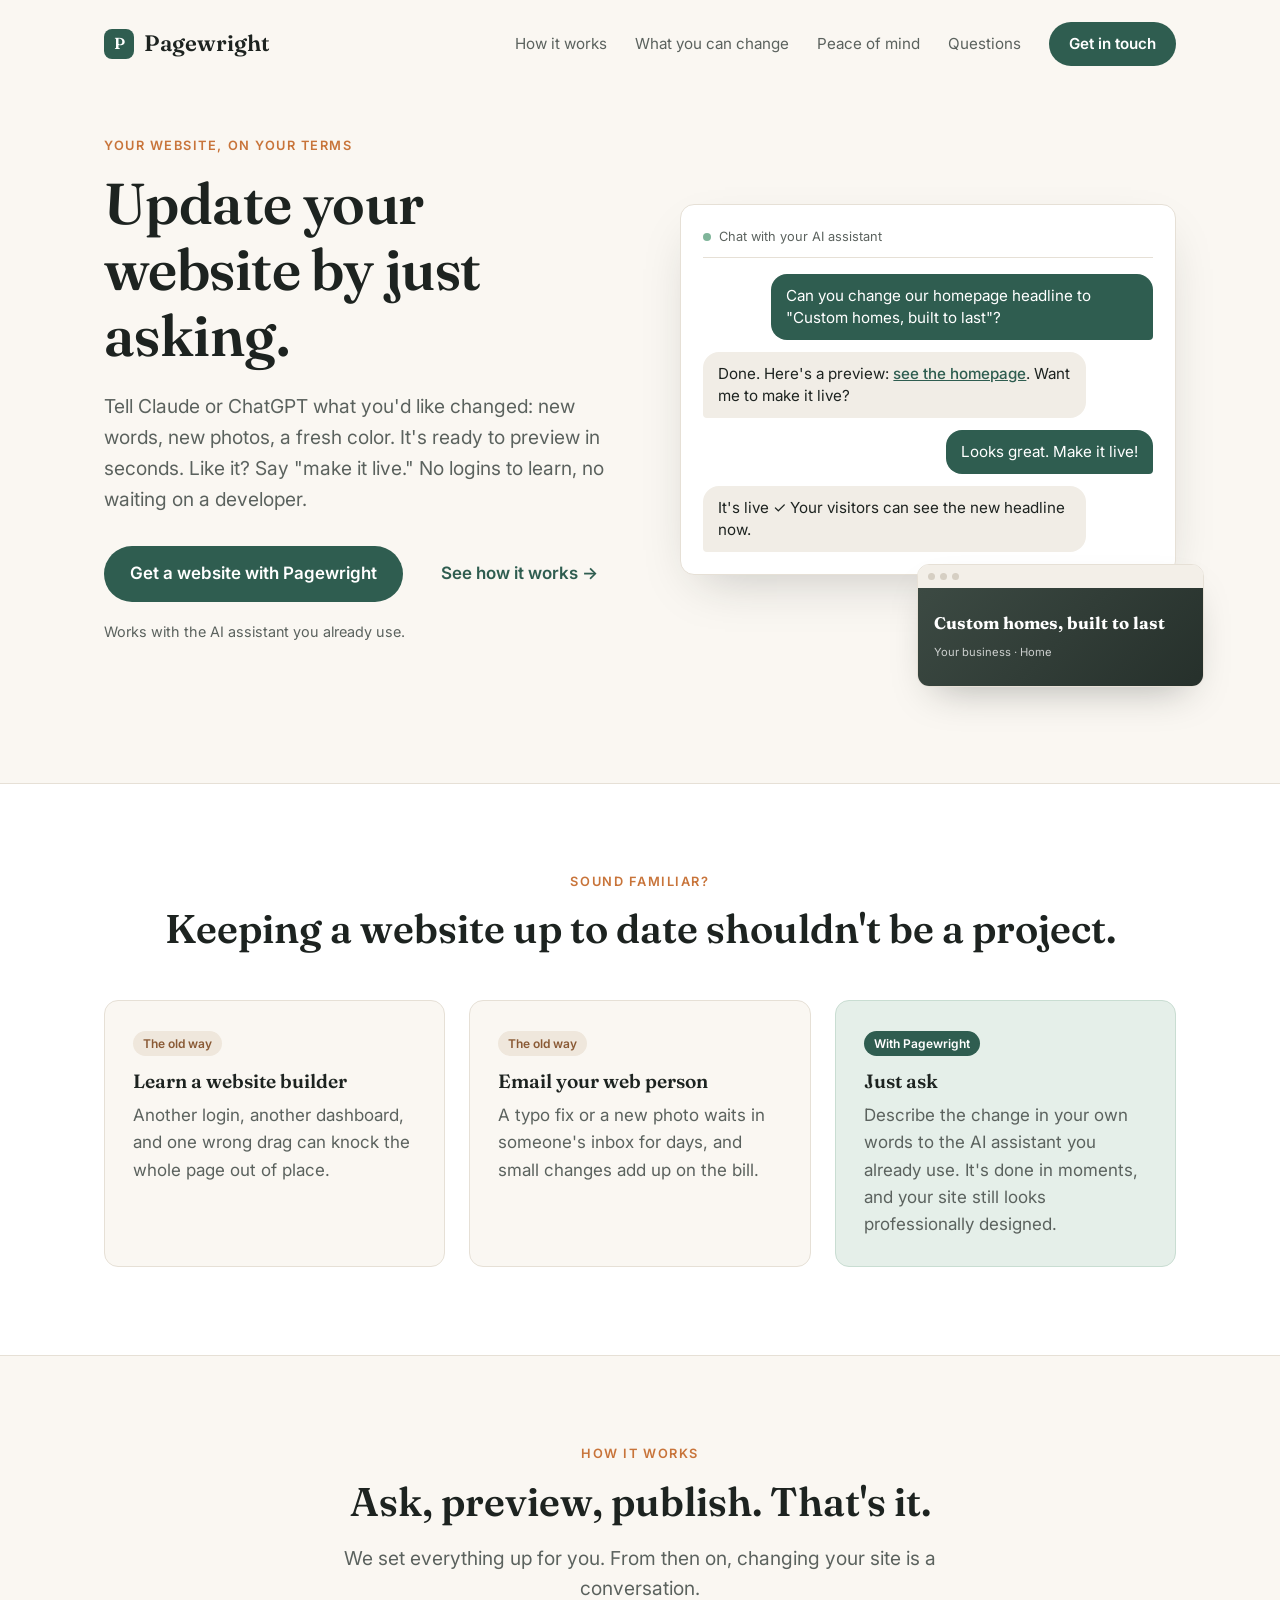
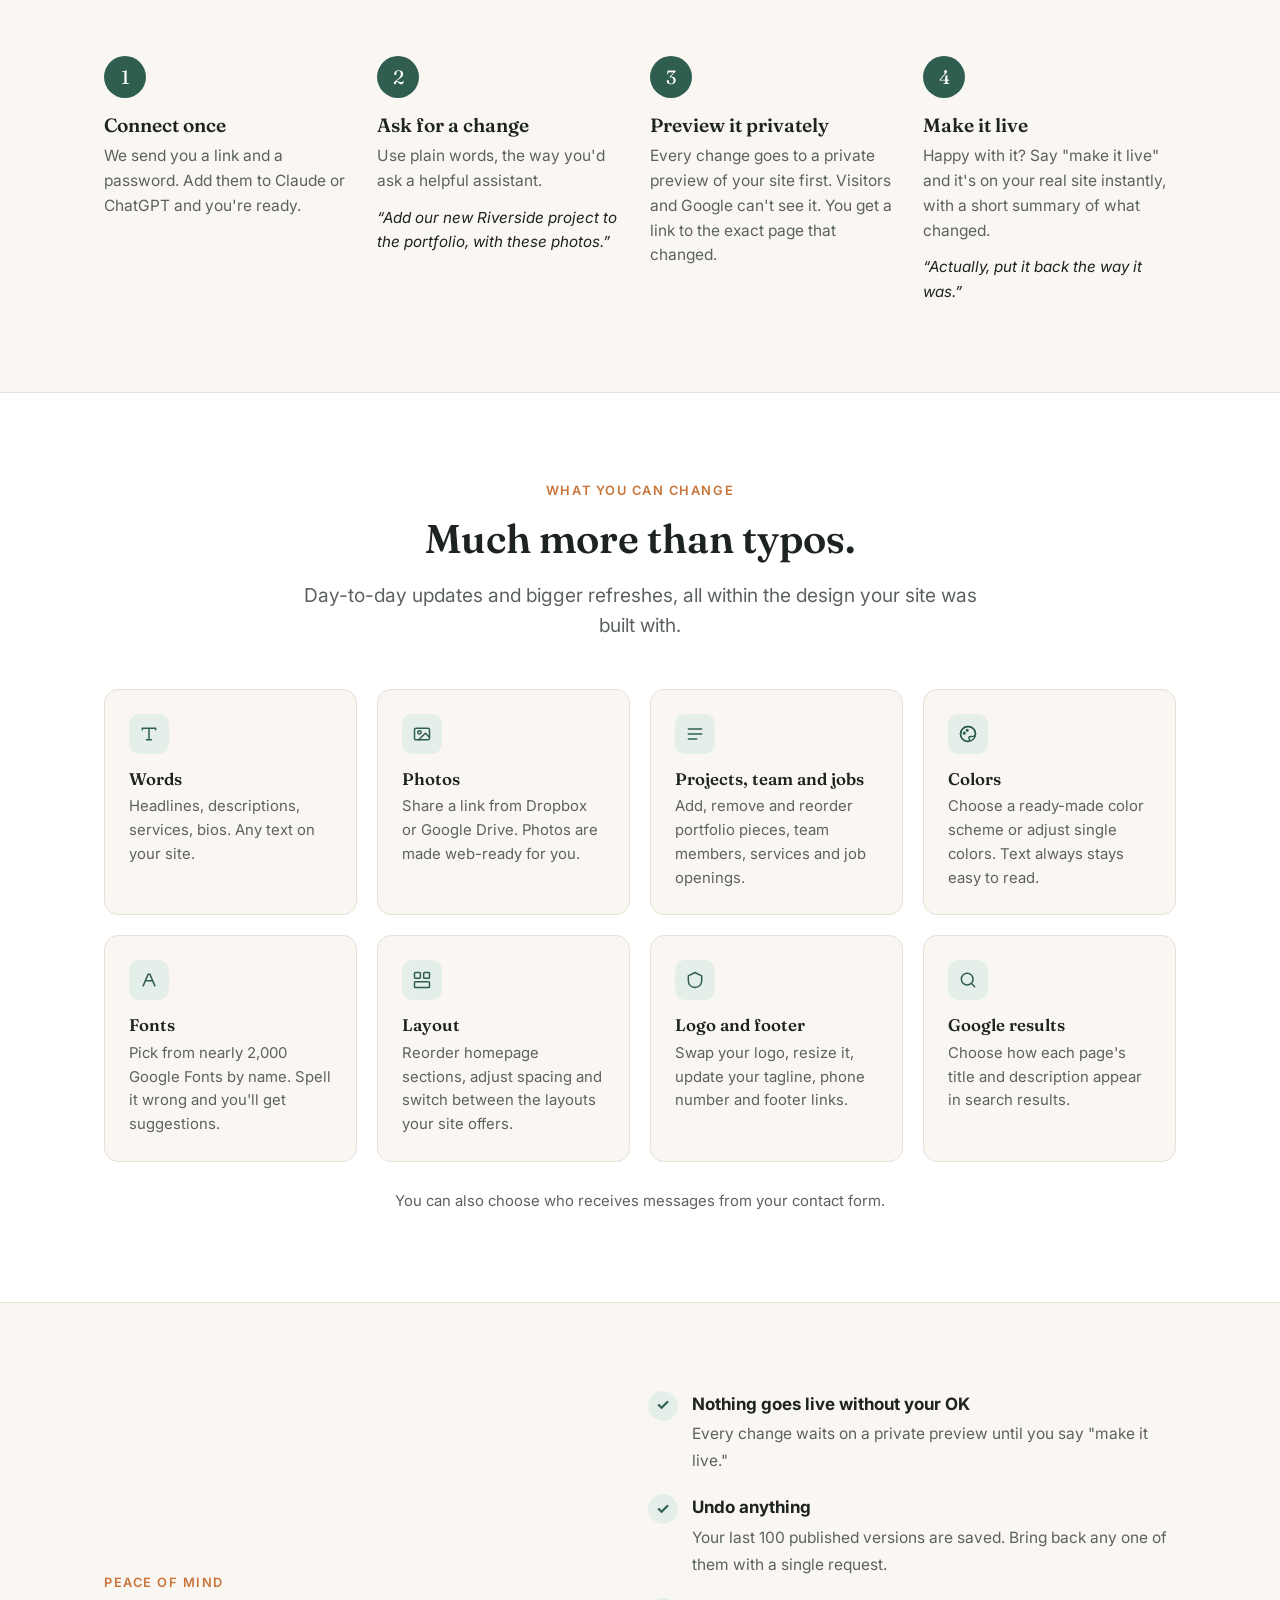
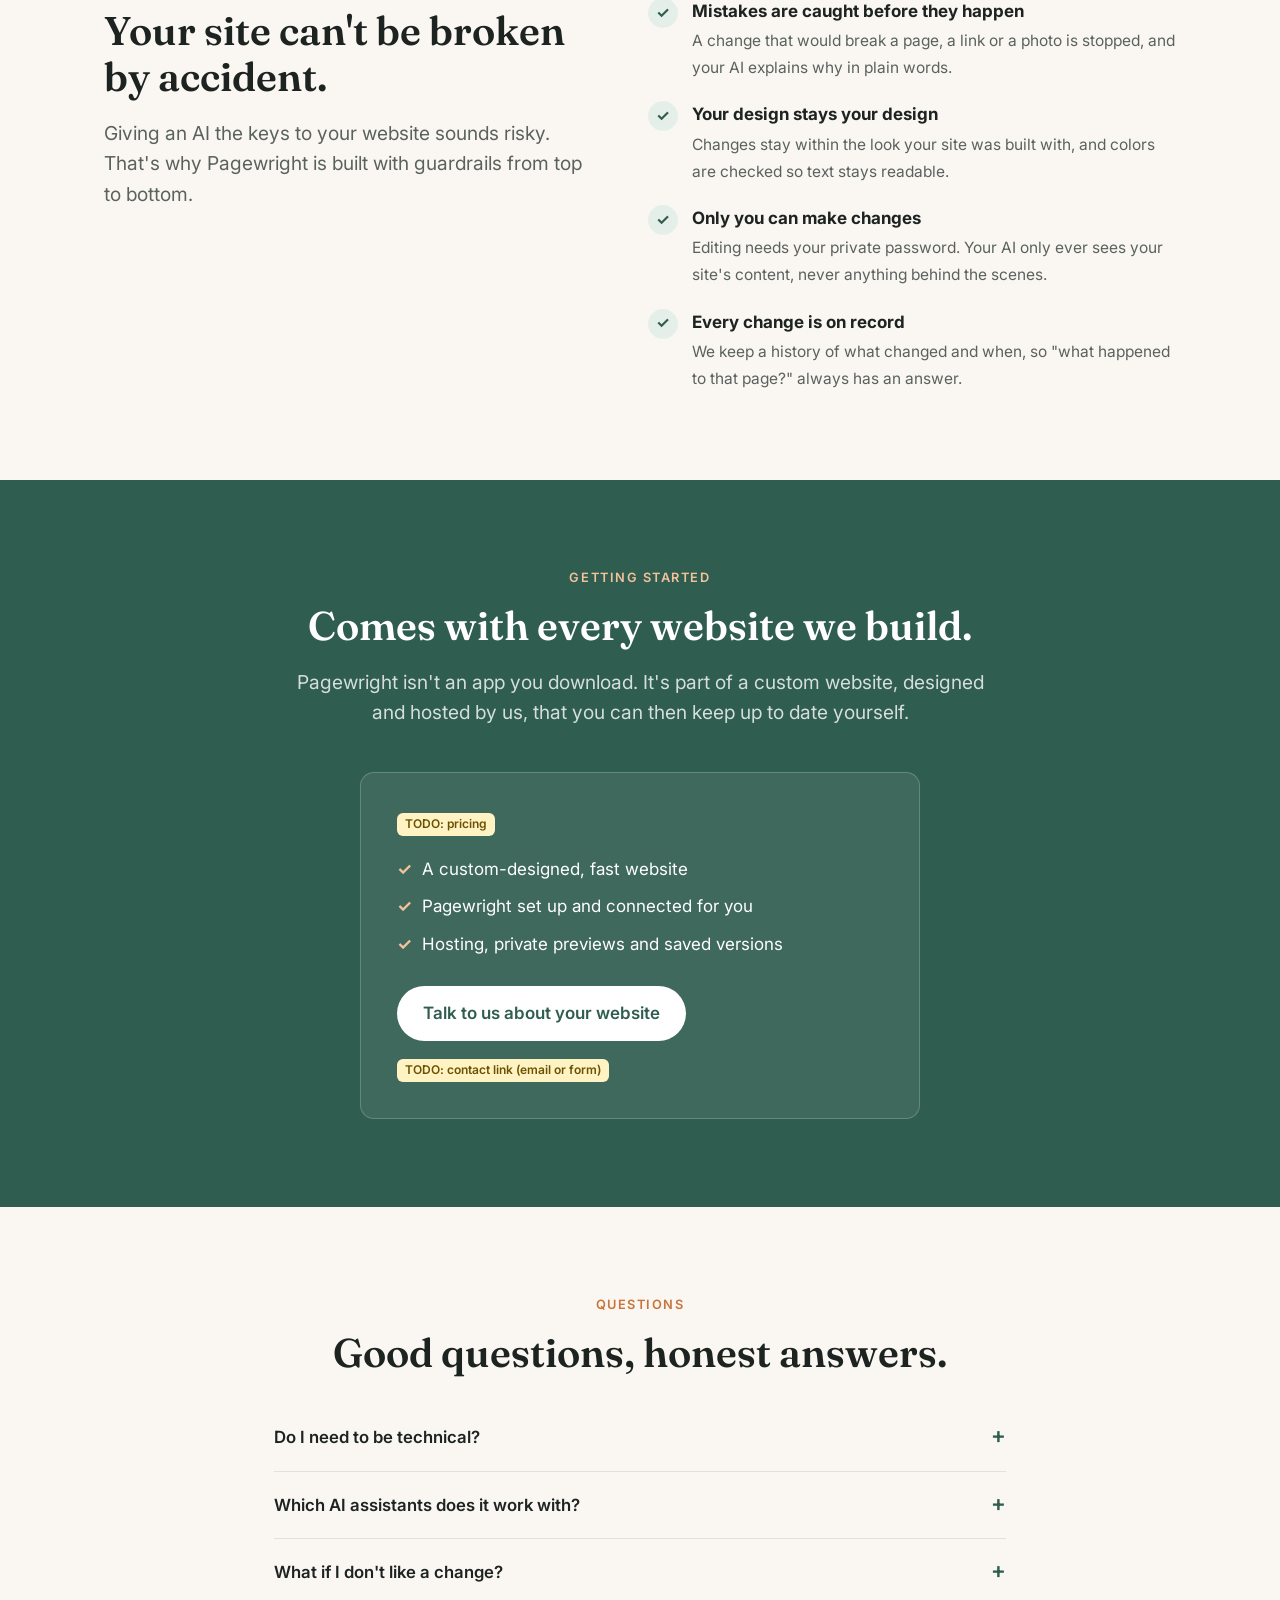
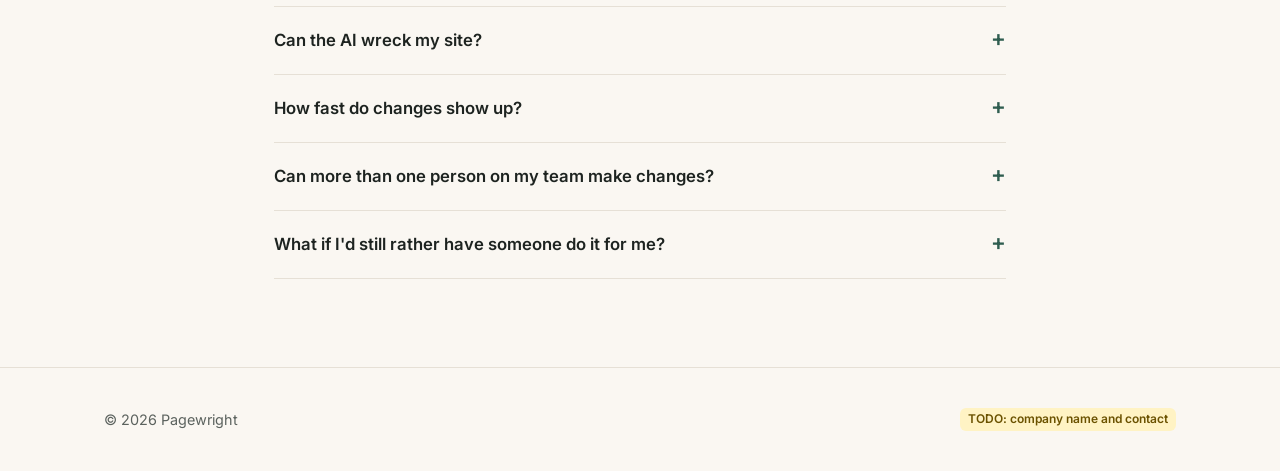
==== index.html @ 5d04534d "Add the Pagewright landing page One page for business owners with no technical background: how askin" ====
<!doctype html>
<html lang="en">
<head>
<meta charset="utf-8">
<meta name="viewport" content="width=device-width, initial-scale=1">
<title>Pagewright — Edit your website by just asking</title>
<meta name="description" content="Change your website's words, photos, colors and more by asking Claude or ChatGPT. Every change is previewed first, and any change can be undone.">
<link rel="preconnect" href="https://fonts.googleapis.com">
<link rel="preconnect" href="https://fonts.gstatic.com" crossorigin>
<link href="https://fonts.googleapis.com/css2?family=Fraunces:opsz,wght@9..144,500;9..144,600&family=Inter:wght@400;500;600&display=swap" rel="stylesheet">
<style>
  :root {
    --bg: #faf7f2;
    --surface: #ffffff;
    --ink: #1d2320;
    --muted: #5b625e;
    --line: #e6e0d6;
    --accent: #2f5d50;
    --accent-ink: #ffffff;
    --accent-soft: #e5efe9;
    --warm: #c8743a;
    --radius: 14px;
  }
  * { box-sizing: border-box; }
  html { scroll-behavior: smooth; }
  body {
    margin: 0;
    background: var(--bg);
    color: var(--ink);
    font: 400 17px/1.6 Inter, system-ui, -apple-system, sans-serif;
    -webkit-font-smoothing: antialiased;
  }
  h1, h2, h3 { font-family: Fraunces, Georgia, serif; font-weight: 600; line-height: 1.15; margin: 0; }
  h1 { font-size: clamp(2.3rem, 5vw, 3.6rem); letter-spacing: -0.01em; }
  h2 { font-size: clamp(1.8rem, 3.5vw, 2.5rem); }
  h3 { font-size: 1.2rem; }
  p { margin: 0; }
  a { color: inherit; }
  .wrap { max-width: 1120px; margin: 0 auto; padding: 0 24px; }
  section { padding: 88px 0; }
  .eyebrow { font-size: 0.8rem; font-weight: 600; letter-spacing: 0.12em; text-transform: uppercase; color: var(--warm); margin-bottom: 14px; }
  .lead { font-size: 1.2rem; color: var(--muted); max-width: 36em; }
  .center { text-align: center; }
  .center .lead { margin: 18px auto 0; }

  .btn { display: inline-block; padding: 14px 26px; border-radius: 999px; font-weight: 600; text-decoration: none; transition: transform .15s ease, background .15s ease; }
  .btn-primary { background: var(--accent); color: var(--accent-ink); }
  .btn-primary:hover { background: #244a40; transform: translateY(-1px); }
  .btn-ghost { color: var(--accent); }
  .btn-ghost:hover { text-decoration: underline; }

  /* nav */
  nav { padding: 22px 0; }
  nav .wrap { display: flex; align-items: center; justify-content: space-between; }
  .logo { font-family: Fraunces, Georgia, serif; font-size: 1.4rem; font-weight: 600; text-decoration: none; display: flex; align-items: center; gap: 10px; }
  .logo-mark { width: 30px; height: 30px; border-radius: 8px; background: var(--accent); display: grid; place-items: center; color: #fff; font-size: 1rem; }
  nav .links { display: flex; gap: 28px; align-items: center; font-size: 0.95rem; }
  nav .links a { text-decoration: none; color: var(--muted); }
  nav .links a:hover { color: var(--ink); }
  nav .links .btn { color: var(--accent-ink); padding: 10px 20px; }

  /* hero */
  .hero { padding: 48px 0 140px; }
  .hero .wrap { display: grid; grid-template-columns: 1.05fr 1fr; gap: 56px; align-items: center; }
  .hero p.lead { margin: 22px 0 32px; }
  .hero .ctas { display: flex; gap: 12px; flex-wrap: wrap; align-items: center; }
  .hero .small { margin-top: 18px; font-size: 0.9rem; color: var(--muted); }

  .demo { position: relative; }
  .chat { background: var(--surface); border: 1px solid var(--line); border-radius: var(--radius); box-shadow: 0 20px 50px -20px rgba(29,35,32,.25); padding: 22px; display: flex; flex-direction: column; gap: 12px; }
  .chat-head { display: flex; align-items: center; gap: 8px; font-size: 0.8rem; color: var(--muted); padding-bottom: 10px; border-bottom: 1px solid var(--line); margin-bottom: 4px; }
  .dot { width: 8px; height: 8px; border-radius: 50%; background: #7fb59a; }
  .bubble { max-width: 85%; padding: 11px 15px; border-radius: 16px; font-size: 0.95rem; line-height: 1.45; opacity: 0; transform: translateY(6px); animation: pop .4s ease forwards; }
  .me { align-self: flex-end; background: var(--accent); color: #fff; border-bottom-right-radius: 4px; }
  .ai { align-self: flex-start; background: #f1ede6; border-bottom-left-radius: 4px; }
  .ai a { color: var(--accent); font-weight: 500; }
  .bubble:nth-child(2) { animation-delay: .2s; }
  .bubble:nth-child(3) { animation-delay: 1s; }
  .bubble:nth-child(4) { animation-delay: 1.8s; }
  .bubble:nth-child(5) { animation-delay: 2.6s; }
  @keyframes pop { to { opacity: 1; transform: none; } }
  @media (prefers-reduced-motion: reduce) { .bubble { animation: none; opacity: 1; transform: none; } }

  .site-card { position: absolute; right: -28px; bottom: -112px; width: 58%; background: var(--surface); border: 1px solid var(--line); border-radius: 12px; overflow: hidden; box-shadow: 0 18px 40px -18px rgba(29,35,32,.35); }
  .site-bar { display: flex; gap: 5px; padding: 8px 10px; background: #f3efe8; }
  .site-bar span { width: 7px; height: 7px; border-radius: 50%; background: #d6cfc3; }
  .site-flag { background: var(--warm); color: #fff; font-size: 0.65rem; font-weight: 600; letter-spacing: .08em; text-transform: uppercase; text-align: center; padding: 4px; }
  .site-hero { padding: 22px 16px; background: linear-gradient(135deg, #3c4a43, #26302b); color: #fff; }
  .site-hero b { font-family: Fraunces, Georgia, serif; font-size: 1.05rem; display: block; }
  .site-hero i { font-style: normal; font-size: 0.7rem; opacity: .75; }

  /* problem */
  .problem { background: var(--surface); border-top: 1px solid var(--line); border-bottom: 1px solid var(--line); }
  .cards3 { display: grid; grid-template-columns: repeat(3, 1fr); gap: 24px; margin-top: 48px; }
  .card { background: var(--bg); border: 1px solid var(--line); border-radius: var(--radius); padding: 28px; }
  .card h3 { margin-bottom: 10px; }
  .card p { color: var(--muted); }
  .card.good { background: var(--accent-soft); border-color: #c9ddd2; }
  .tag { display: inline-block; font-size: 0.75rem; font-weight: 600; padding: 3px 10px; border-radius: 999px; margin-bottom: 14px; background: #efe7dc; color: #8a5a35; }
  .good .tag { background: var(--accent); color: #fff; }

  /* steps */
  .steps { display: grid; grid-template-columns: repeat(4, 1fr); gap: 20px; margin-top: 52px; counter-reset: s; }
  .step { position: relative; padding-top: 58px; }
  .step::before { counter-increment: s; content: counter(s); position: absolute; top: 0; left: 0; width: 42px; height: 42px; border-radius: 50%; background: var(--accent); color: #fff; font-family: Fraunces, Georgia, serif; font-size: 1.2rem; display: grid; place-items: center; }
  .step h3 { margin-bottom: 8px; }
  .step p { color: var(--muted); font-size: 0.97rem; }
  .step q { display: block; margin-top: 12px; font-style: italic; color: var(--ink); quotes: "“" "”"; font-size: 0.95rem; }

  /* features */
  .features { background: var(--surface); border-top: 1px solid var(--line); border-bottom: 1px solid var(--line); }
  .grid4 { display: grid; grid-template-columns: repeat(4, 1fr); gap: 20px; margin-top: 48px; }
  .tile { border: 1px solid var(--line); border-radius: var(--radius); padding: 24px; background: var(--bg); }
  .tile .ic { width: 40px; height: 40px; border-radius: 10px; background: var(--accent-soft); display: grid; place-items: center; margin-bottom: 16px; }
  .tile .ic svg { width: 20px; height: 20px; stroke: var(--accent); fill: none; stroke-width: 1.8; stroke-linecap: round; stroke-linejoin: round; }
  .tile h3 { font-size: 1.05rem; margin-bottom: 6px; }
  .tile p { font-size: 0.93rem; color: var(--muted); }

  /* safety */
  .safety .wrap { display: grid; grid-template-columns: 1fr 1.1fr; gap: 64px; align-items: center; }
  .checks { list-style: none; padding: 0; margin: 0; display: grid; gap: 20px; }
  .checks li { display: grid; grid-template-columns: 30px 1fr; gap: 14px; }
  .checks .ck { width: 30px; height: 30px; border-radius: 50%; background: var(--accent-soft); color: var(--accent); display: grid; place-items: center; font-weight: 700; }
  .checks b { display: block; margin-bottom: 2px; }
  .checks span { color: var(--muted); font-size: 0.97rem; }
  .safety .lead { margin-top: 18px; }

  /* pricing */
  .pricing { background: var(--accent); color: #fff; }
  .pricing .eyebrow { color: #f2c29b; }
  .pricing .lead { color: rgba(255,255,255,.8); }
  .price-box { margin: 44px auto 0; max-width: 560px; background: rgba(255,255,255,.08); border: 1px solid rgba(255,255,255,.2); border-radius: var(--radius); padding: 36px; text-align: left; }
  .price-box ul { list-style: none; padding: 0; margin: 20px 0 28px; display: grid; gap: 10px; }
  .price-box li::before { content: "✓"; margin-right: 10px; color: #f2c29b; font-weight: 700; }
  .price-box .btn { background: #fff; color: var(--accent); }
  .todo { display: inline-block; background: #fff3c4; color: #6b5200; font: 600 0.75rem/1.4 Inter, sans-serif; padding: 3px 8px; border-radius: 6px; }

  /* faq */
  .faq .wrap { max-width: 780px; }
  details { border-bottom: 1px solid var(--line); padding: 20px 0; }
  summary { cursor: pointer; font-weight: 600; font-size: 1.05rem; list-style: none; display: flex; justify-content: space-between; gap: 16px; }
  summary::-webkit-details-marker { display: none; }
  summary::after { content: "+"; color: var(--accent); font-size: 1.4rem; line-height: 1; }
  details[open] summary::after { content: "–"; }
  details p { margin-top: 12px; color: var(--muted); }

  footer { padding: 40px 0; border-top: 1px solid var(--line); color: var(--muted); font-size: 0.9rem; }
  footer .wrap { display: flex; justify-content: space-between; flex-wrap: wrap; gap: 12px; }

  @media (max-width: 900px) {
    .hero .wrap, .safety .wrap { grid-template-columns: 1fr; gap: 72px; }
    .site-card { right: 8px; bottom: -100px; }
    .cards3 { grid-template-columns: 1fr; }
    .steps, .grid4 { grid-template-columns: 1fr 1fr; }
    nav .links a:not(.btn) { display: none; }
  }
  @media (max-width: 560px) {
    section { padding: 64px 0; }
    .wrap { padding: 0 16px; }
    .steps, .grid4 { grid-template-columns: 1fr; }
    .site-card { position: static; width: 100%; margin-top: 16px; }
  }
</style>
</head>
<body>

<nav>
  <div class="wrap">
    <a class="logo" href="#"><span class="logo-mark">P</span>Pagewright</a>
    <div class="links">
      <a href="#how">How it works</a>
      <a href="#what">What you can change</a>
      <a href="#safe">Peace of mind</a>
      <a href="#faq">Questions</a>
      <a class="btn btn-primary" href="#contact">Get in touch</a>
    </div>
  </div>
</nav>

<header class="hero">
  <div class="wrap">
    <div>
      <div class="eyebrow">Your website, on your terms</div>
      <h1>Update your website by just asking.</h1>
      <p class="lead">Tell Claude or ChatGPT what you'd like changed: new words, new photos, a fresh color. It's ready to preview in seconds. Like it? Say "make it live." No logins to learn, no waiting on a developer.</p>
      <div class="ctas">
        <a class="btn btn-primary" href="#contact">Get a website with Pagewright</a>
        <a class="btn btn-ghost" href="#how">See how it works →</a>
      </div>
      <p class="small">Works with the AI assistant you already use.</p>
    </div>

    <div class="demo" aria-label="Example conversation">
      <div class="chat">
        <div class="chat-head"><span class="dot"></span> Chat with your AI assistant</div>
        <div class="bubble me">Can you change our homepage headline to "Custom homes, built to last"?</div>
        <div class="bubble ai">Done. Here's a preview: <a href="#how">see the homepage</a>. Want me to make it live?</div>
        <div class="bubble me">Looks great. Make it live!</div>
        <div class="bubble ai">It's live ✓ Your visitors can see the new headline now.</div>
      </div>
      <div class="site-card" aria-hidden="true">
        <div class="site-bar"><span></span><span></span><span></span></div>
        <div class="site-hero"><b>Custom homes, built to last</b><i>Your business · Home</i></div>
      </div>
    </div>
  </div>
</header>

<section class="problem">
  <div class="wrap center">
    <div class="eyebrow">Sound familiar?</div>
    <h2>Keeping a website up to date shouldn't be a project.</h2>
    <div class="cards3" style="text-align:left">
      <div class="card">
        <span class="tag">The old way</span>
        <h3>Learn a website builder</h3>
        <p>Another login, another dashboard, and one wrong drag can knock the whole page out of place.</p>
      </div>
      <div class="card">
        <span class="tag">The old way</span>
        <h3>Email your web person</h3>
        <p>A typo fix or a new photo waits in someone's inbox for days, and small changes add up on the bill.</p>
      </div>
      <div class="card good">
        <span class="tag">With Pagewright</span>
        <h3>Just ask</h3>
        <p>Describe the change in your own words to the AI assistant you already use. It's done in moments, and your site still looks professionally designed.</p>
      </div>
    </div>
  </div>
</section>

<section id="how">
  <div class="wrap">
    <div class="center">
      <div class="eyebrow">How it works</div>
      <h2>Ask, preview, publish. That's it.</h2>
      <p class="lead">We set everything up for you. From then on, changing your site is a conversation.</p>
    </div>
    <div class="steps">
      <div class="step">
        <h3>Connect once</h3>
        <p>We send you a link and a password. Add them to Claude or ChatGPT and you're ready.</p>
      </div>
      <div class="step">
        <h3>Ask for a change</h3>
        <p>Use plain words, the way you'd ask a helpful assistant.</p>
        <q>Add our new Riverside project to the portfolio, with these photos.</q>
      </div>
      <div class="step">
        <h3>Preview it privately</h3>
        <p>Every change goes to a private preview of your site first. Visitors and Google can't see it. You get a link to the exact page that changed.</p>
      </div>
      <div class="step">
        <h3>Make it live</h3>
        <p>Happy with it? Say "make it live" and it's on your real site instantly, with a short summary of what changed.</p>
        <q>Actually, put it back the way it was.</q>
      </div>
    </div>
  </div>
</section>

<section id="what" class="features">
  <div class="wrap">
    <div class="center">
      <div class="eyebrow">What you can change</div>
      <h2>Much more than typos.</h2>
      <p class="lead">Day-to-day updates and bigger refreshes, all within the design your site was built with.</p>
    </div>
    <div class="grid4">
      <div class="tile">
        <div class="ic"><svg viewBox="0 0 24 24"><path d="M4 7V5h16v2M9 19h6M12 5v14"/></svg></div>
        <h3>Words</h3>
        <p>Headlines, descriptions, services, bios. Any text on your site.</p>
      </div>
      <div class="tile">
        <div class="ic"><svg viewBox="0 0 24 24"><rect x="3" y="5" width="18" height="14" rx="2"/><circle cx="9" cy="10" r="2"/><path d="m21 16-5-5-8 8"/></svg></div>
        <h3>Photos</h3>
        <p>Share a link from Dropbox or Google Drive. Photos are made web-ready for you.</p>
      </div>
      <div class="tile">
        <div class="ic"><svg viewBox="0 0 24 24"><path d="M4 6h16M4 12h16M4 18h10"/></svg></div>
        <h3>Projects, team and jobs</h3>
        <p>Add, remove and reorder portfolio pieces, team members, services and job openings.</p>
      </div>
      <div class="tile">
        <div class="ic"><svg viewBox="0 0 24 24"><circle cx="12" cy="12" r="9"/><path d="M12 3a9 9 0 0 0 0 18c1.5 0 2-1 2-2s-1-1.5-1-2.5 1-1.5 2-1.5h2a4 4 0 0 0 4-4c0-4.4-4-8-9-8z"/><circle cx="7.5" cy="11" r="1"/><circle cx="11" cy="7.5" r="1"/></svg></div>
        <h3>Colors</h3>
        <p>Choose a ready-made color scheme or adjust single colors. Text always stays easy to read.</p>
      </div>
      <div class="tile">
        <div class="ic"><svg viewBox="0 0 24 24"><path d="M5 19 11 5h2l6 14M8 13h8"/></svg></div>
        <h3>Fonts</h3>
        <p>Pick from nearly 2,000 Google Fonts by name. Spell it wrong and you'll get suggestions.</p>
      </div>
      <div class="tile">
        <div class="ic"><svg viewBox="0 0 24 24"><rect x="3" y="3" width="7" height="7" rx="1"/><rect x="14" y="3" width="7" height="7" rx="1"/><rect x="3" y="14" width="18" height="7" rx="1"/></svg></div>
        <h3>Layout</h3>
        <p>Reorder homepage sections, adjust spacing and switch between the layouts your site offers.</p>
      </div>
      <div class="tile">
        <div class="ic"><svg viewBox="0 0 24 24"><path d="M12 3 4 7v6c0 4.5 3.4 7.7 8 8 4.6-.3 8-3.5 8-8V7z"/></svg></div>
        <h3>Logo and footer</h3>
        <p>Swap your logo, resize it, update your tagline, phone number and footer links.</p>
      </div>
      <div class="tile">
        <div class="ic"><svg viewBox="0 0 24 24"><circle cx="11" cy="11" r="7"/><path d="m20 20-3.5-3.5"/></svg></div>
        <h3>Google results</h3>
        <p>Choose how each page's title and description appear in search results.</p>
      </div>
    </div>
    <p class="center" style="margin-top:28px;color:var(--muted);font-size:.93rem">You can also choose who receives messages from your contact form.</p>
  </div>
</section>

<section id="safe" class="safety">
  <div class="wrap">
    <div>
      <div class="eyebrow">Peace of mind</div>
      <h2>Your site can't be broken by accident.</h2>
      <p class="lead">Giving an AI the keys to your website sounds risky. That's why Pagewright is built with guardrails from top to bottom.</p>
    </div>
    <ul class="checks">
      <li><span class="ck">✓</span><div><b>Nothing goes live without your OK</b><span>Every change waits on a private preview until you say "make it live."</span></div></li>
      <li><span class="ck">✓</span><div><b>Undo anything</b><span>Your last 100 published versions are saved. Bring back any one of them with a single request.</span></div></li>
      <li><span class="ck">✓</span><div><b>Mistakes are caught before they happen</b><span>A change that would break a page, a link or a photo is stopped, and your AI explains why in plain words.</span></div></li>
      <li><span class="ck">✓</span><div><b>Your design stays your design</b><span>Changes stay within the look your site was built with, and colors are checked so text stays readable.</span></div></li>
      <li><span class="ck">✓</span><div><b>Only you can make changes</b><span>Editing needs your private password. Your AI only ever sees your site's content, never anything behind the scenes.</span></div></li>
      <li><span class="ck">✓</span><div><b>Every change is on record</b><span>We keep a history of what changed and when, so "what happened to that page?" always has an answer.</span></div></li>
    </ul>
  </div>
</section>

<section id="contact" class="pricing">
  <div class="wrap center">
    <div class="eyebrow">Getting started</div>
    <h2>Comes with every website we build.</h2>
    <p class="lead">Pagewright isn't an app you download. It's part of a custom website, designed and hosted by us, that you can then keep up to date yourself.</p>
    <div class="price-box">
      <span class="todo">TODO: pricing</span>
      <ul>
        <li>A custom-designed, fast website</li>
        <li>Pagewright set up and connected for you</li>
        <li>Hosting, private previews and saved versions</li>
      </ul>
      <a class="btn" href="#">Talk to us about your website</a>
      <p style="margin-top:14px"><span class="todo">TODO: contact link (email or form)</span></p>
    </div>
  </div>
</section>

<section id="faq" class="faq">
  <div class="wrap">
    <div class="center" style="margin-bottom:28px">
      <div class="eyebrow">Questions</div>
      <h2>Good questions, honest answers.</h2>
    </div>
    <details>
      <summary>Do I need to be technical?</summary>
      <p>No. If you can type a request to Claude or ChatGPT, you can update your site. We handle all the setup, and you never see any code.</p>
    </details>
    <details>
      <summary>Which AI assistants does it work with?</summary>
      <p>Claude and ChatGPT. You use your own account, the same one you already chat with.</p>
      <!-- TODO: confirm which Claude and ChatGPT plans allow adding a custom connector, and say so here. -->
    </details>
    <details>
      <summary>What if I don't like a change?</summary>
      <p>If it's still in the preview, just ask for it to be thrown away. If it's already live, ask to go back to an earlier version. Your last 100 published versions are kept.</p>
    </details>
    <details>
      <summary>Can the AI wreck my site?</summary>
      <p>No. It can only make the kinds of changes your site was built to accept, and anything that would break a page is refused. Nothing reaches your visitors until you approve it.</p>
    </details>
    <details>
      <summary>How fast do changes show up?</summary>
      <p>Right away. The preview updates as soon as the change is made, and your live site updates the moment you say so.</p>
    </details>
    <details>
      <summary>Can more than one person on my team make changes?</summary>
      <p>Yes. Anyone you share the editor password with can connect their own Claude or ChatGPT.</p>
    </details>
    <details>
      <summary>What if I'd still rather have someone do it for me?</summary>
      <p>That's fine. Pagewright is there when you want it. You can always reach out to us instead.</p>
    </details>
  </div>
</section>

<footer>
  <div class="wrap">
    <span>© 2026 Pagewright</span>
    <span class="todo">TODO: company name and contact</span>
  </div>
</footer>

</body>
</html>
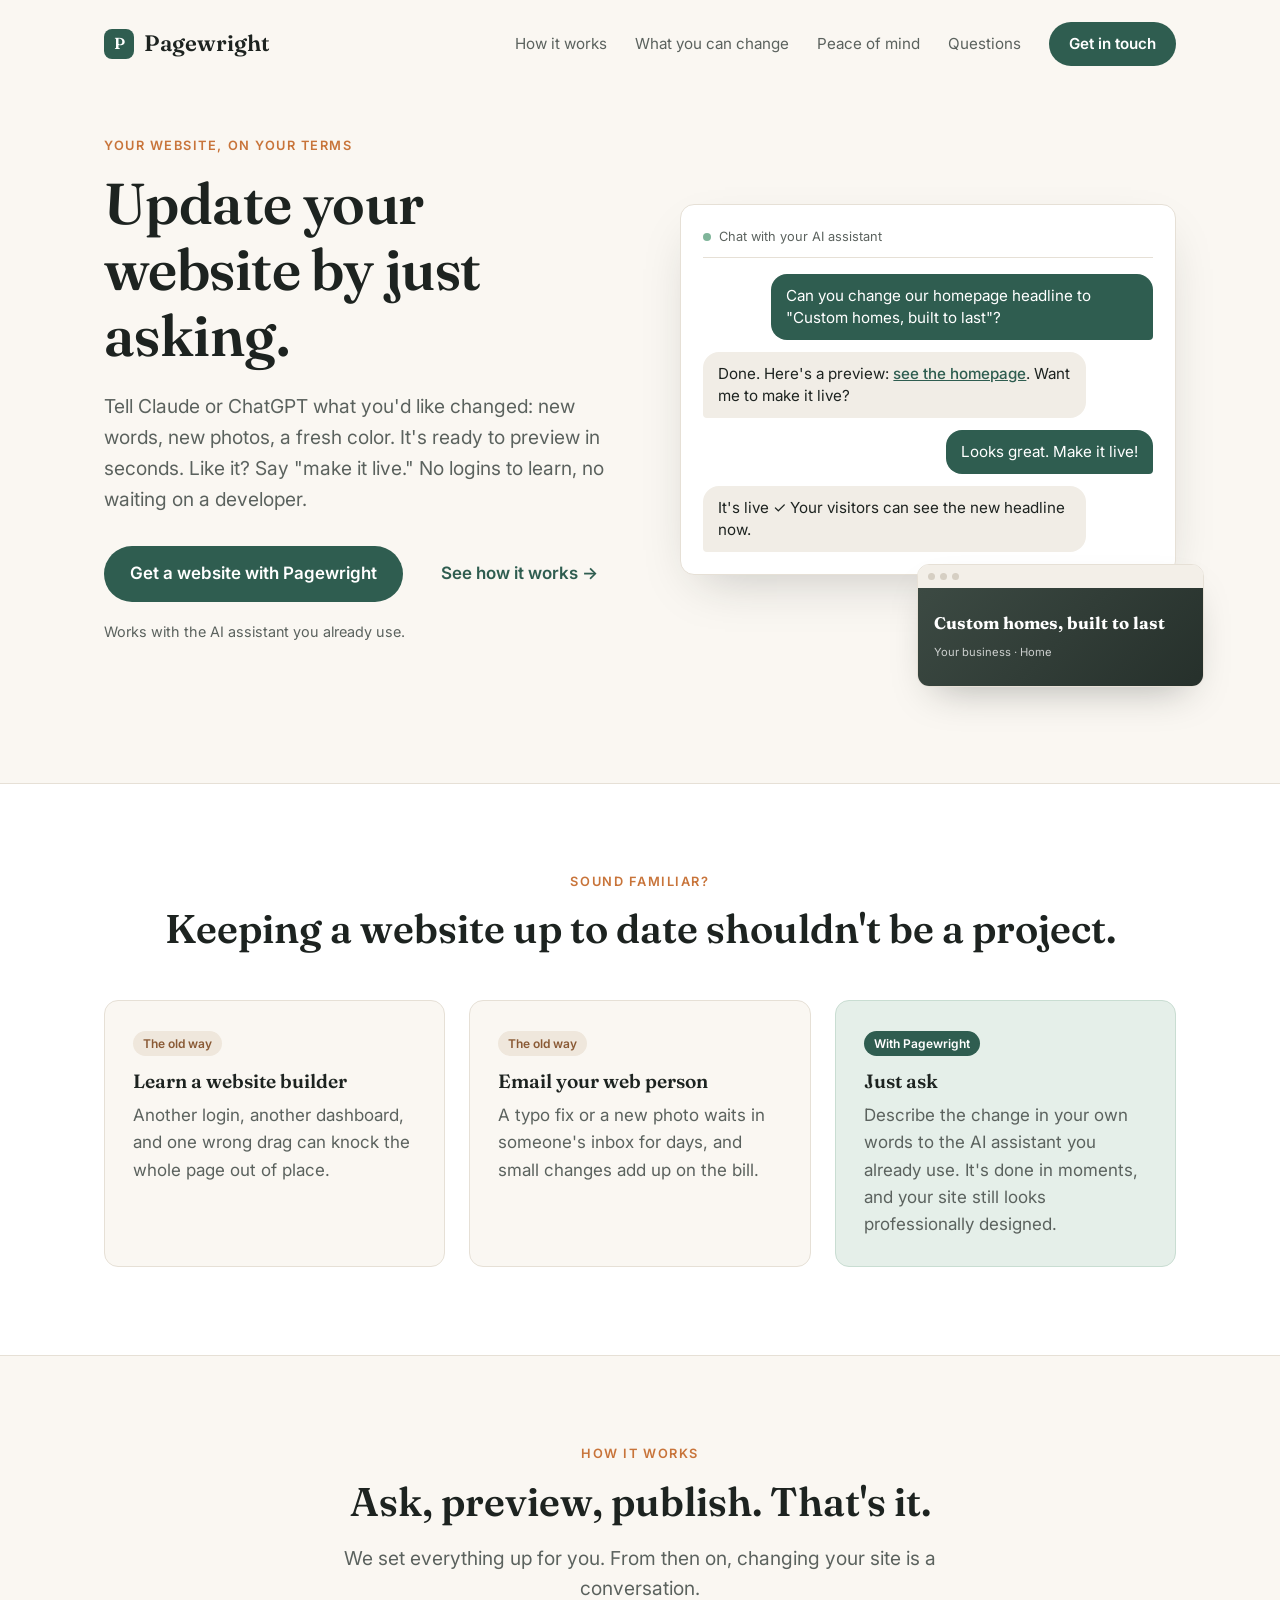
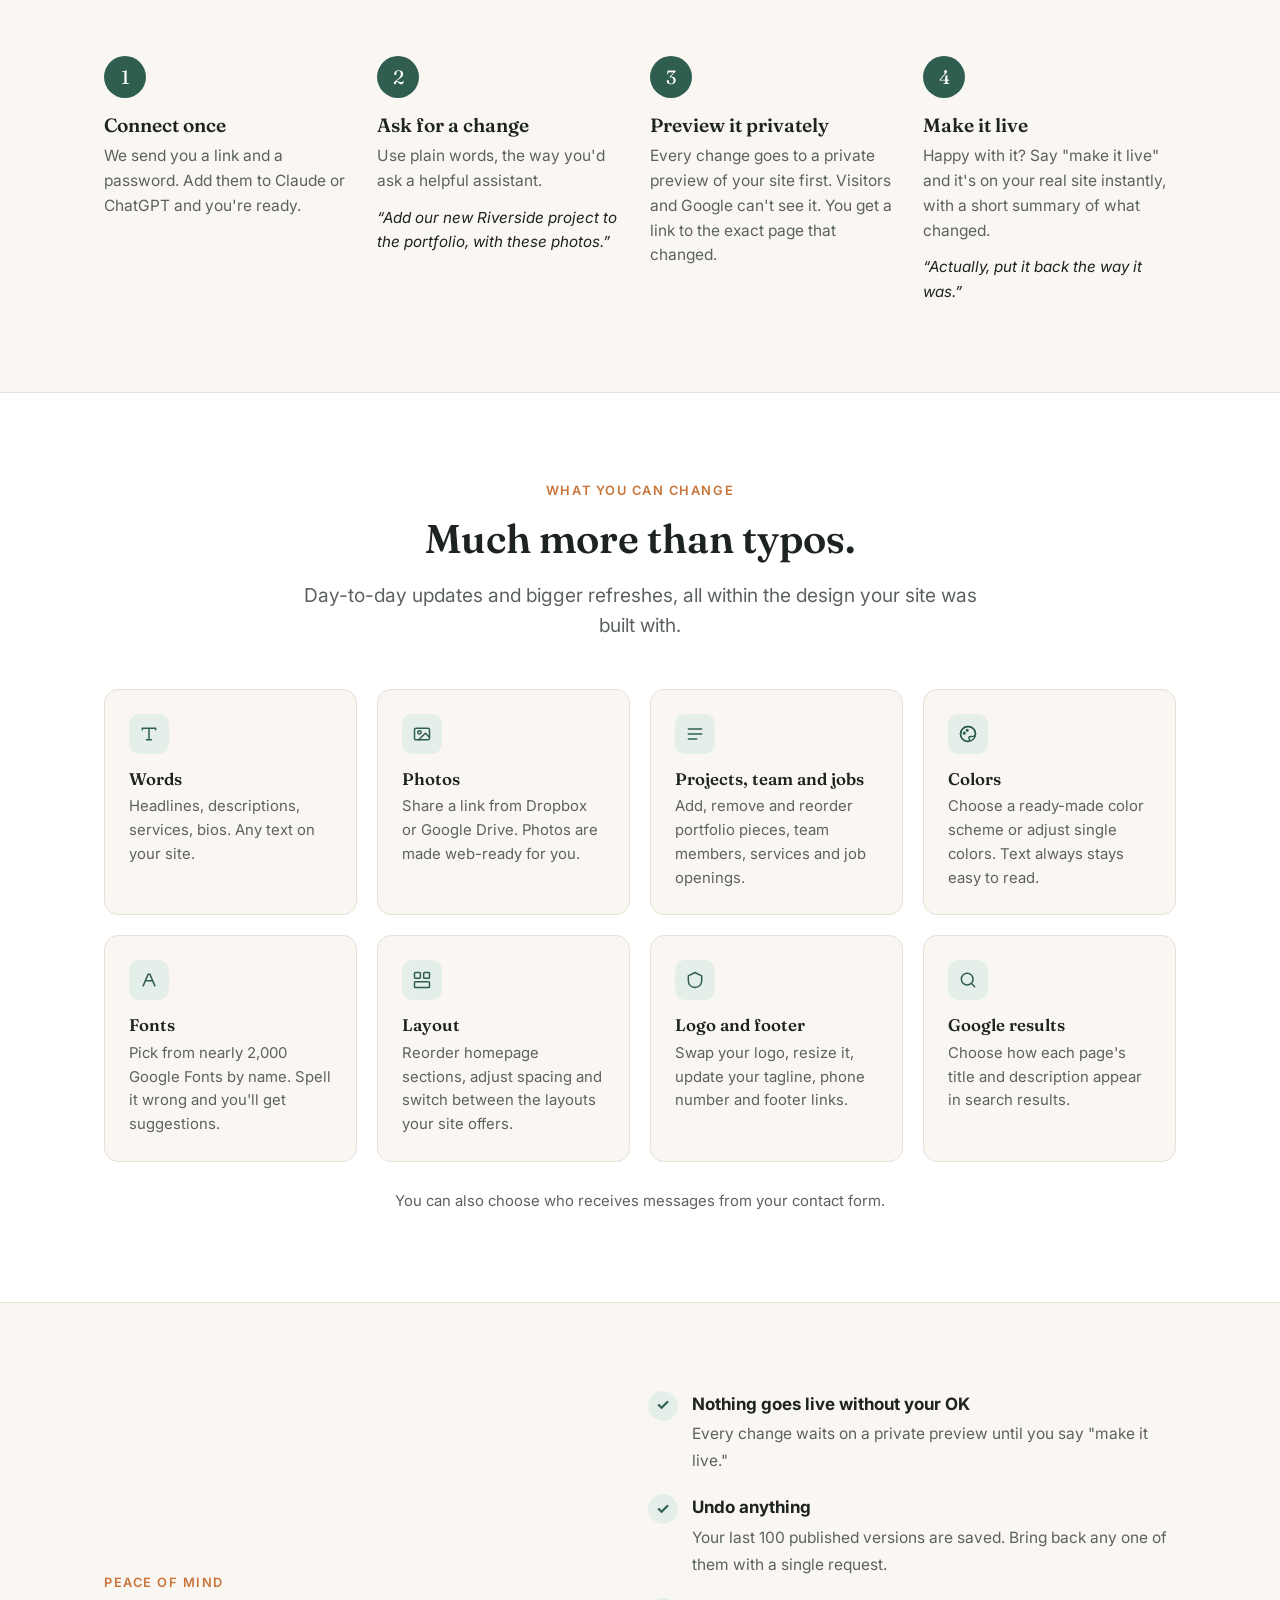
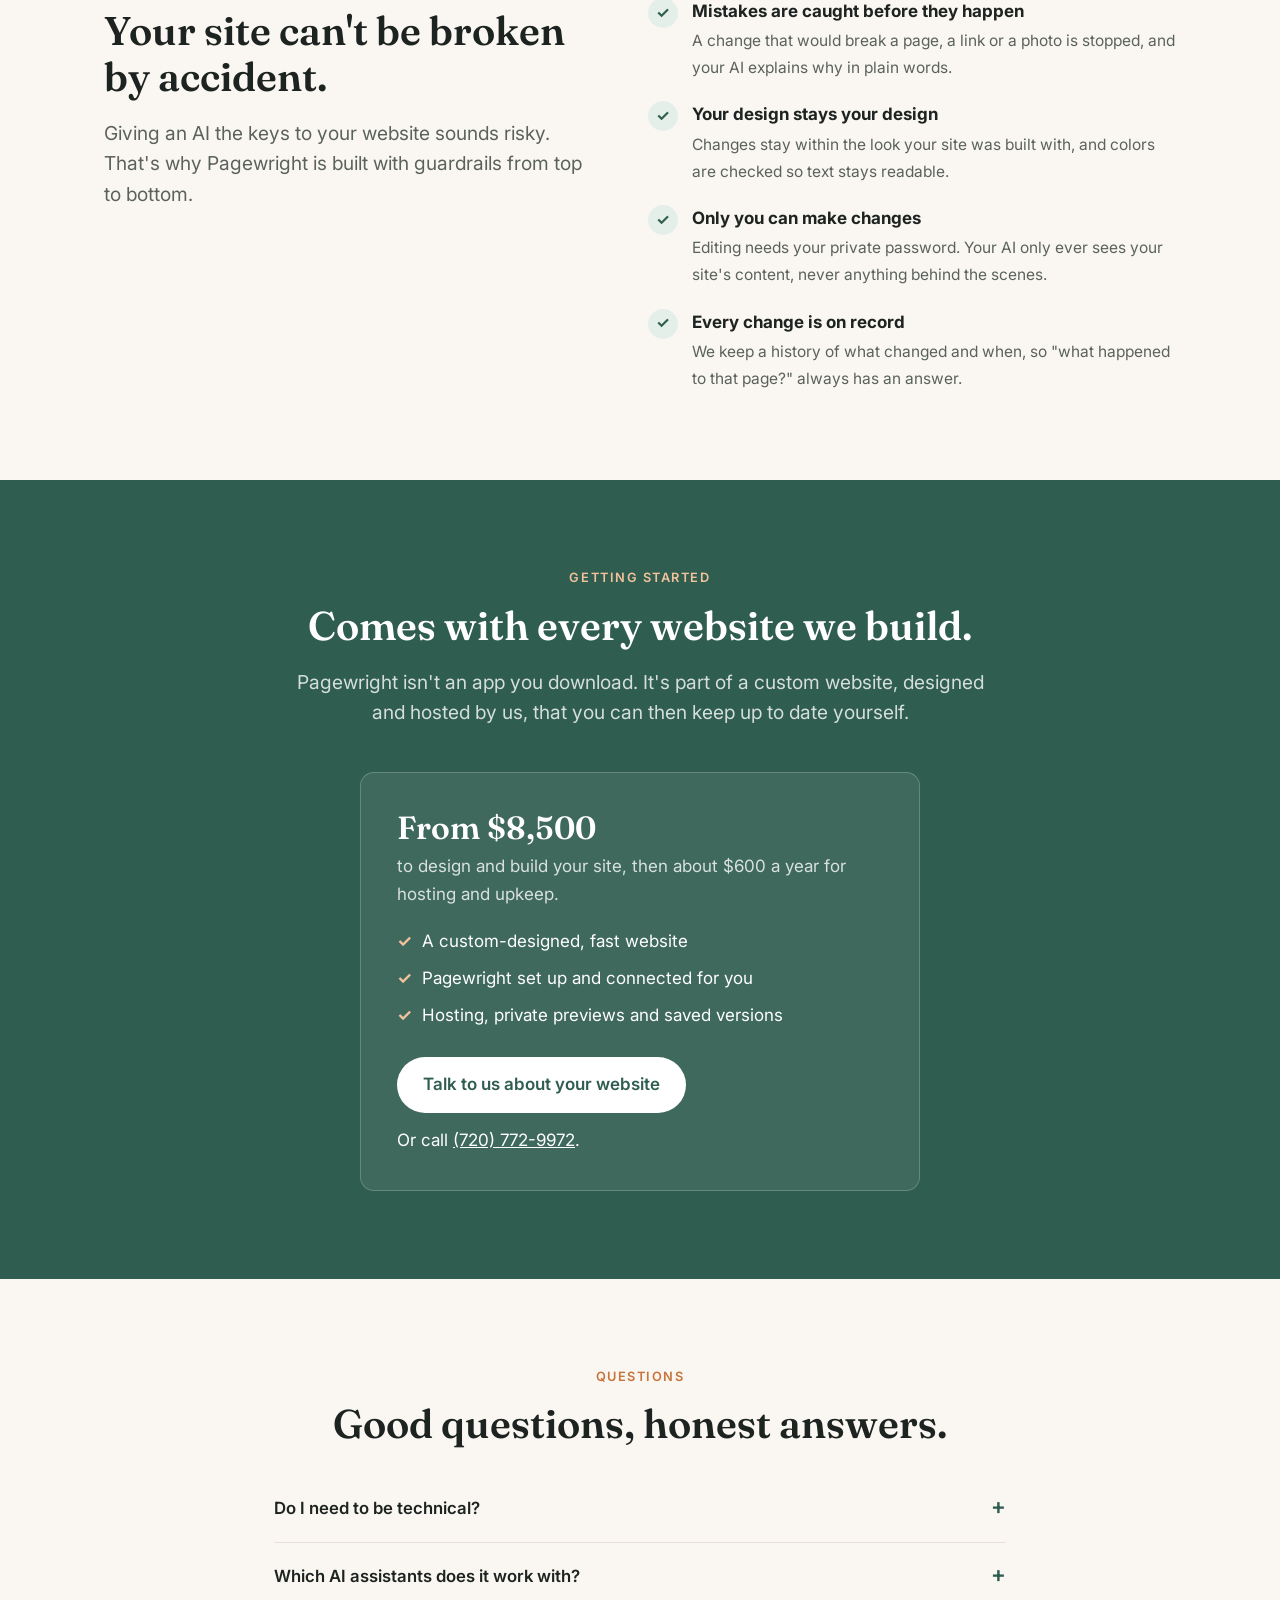
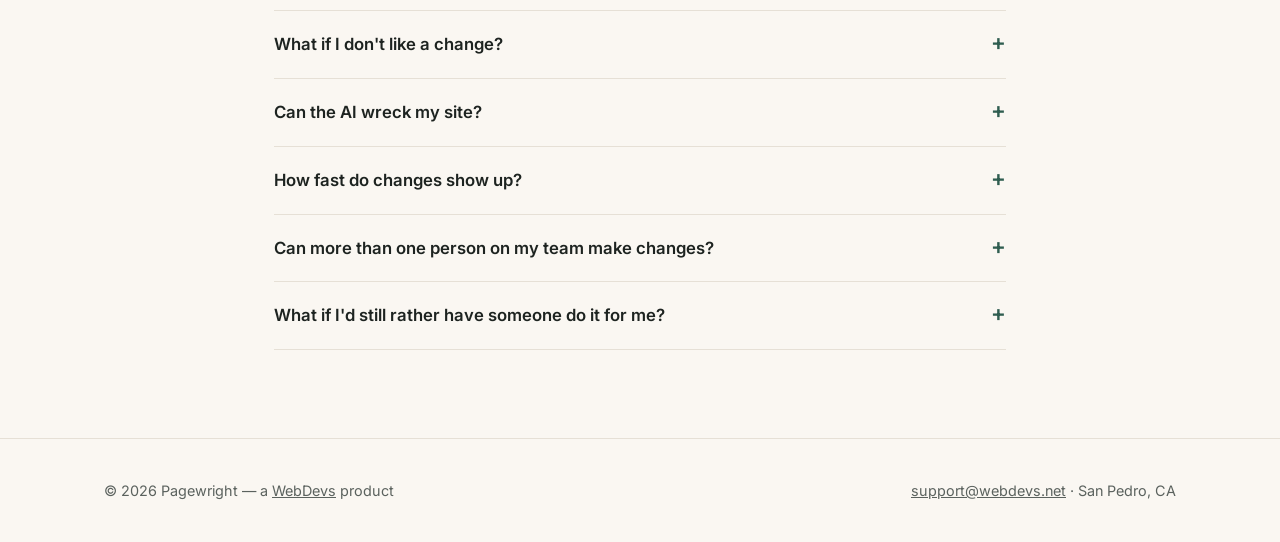
==== commit 1448a126: "Fill in the four placeholder sections The page is public and linked from an upcoming blog post, so t" ====
--- a/index.html
+++ b/index.html
@@ -133,6 +133,8 @@
   .price-box ul { list-style: none; padding: 0; margin: 20px 0 28px; display: grid; gap: 10px; }
   .price-box li::before { content: "✓"; margin-right: 10px; color: #f2c29b; font-weight: 700; }
   .price-box .btn { background: #fff; color: var(--accent); }
+  .price-figure strong { display: block; font-family: Fraunces, Georgia, serif; font-size: 2rem; font-weight: 600; line-height: 1.2; }
+  .price-figure span { display: block; margin-top: 6px; color: rgba(255,255,255,.8); }
   .todo { display: inline-block; background: #fff3c4; color: #6b5200; font: 600 0.75rem/1.4 Inter, sans-serif; padding: 3px 8px; border-radius: 6px; }
 
   /* faq */
@@ -337,14 +339,17 @@
     <h2>Comes with every website we build.</h2>
     <p class="lead">Pagewright isn't an app you download. It's part of a custom website, designed and hosted by us, that you can then keep up to date yourself.</p>
     <div class="price-box">
-      <span class="todo">TODO: pricing</span>
+      <div class="price-figure">
+        <strong>From $8,500</strong>
+        <span>to design and build your site, then about $600 a year for hosting and upkeep.</span>
+      </div>
       <ul>
         <li>A custom-designed, fast website</li>
         <li>Pagewright set up and connected for you</li>
         <li>Hosting, private previews and saved versions</li>
       </ul>
-      <a class="btn" href="#">Talk to us about your website</a>
-      <p style="margin-top:14px"><span class="todo">TODO: contact link (email or form)</span></p>
+      <a class="btn" href="mailto:support@webdevs.net?subject=Pagewright%20website%20enquiry">Talk to us about your website</a>
+      <p style="margin-top:14px">Or call <a href="tel:+17207729972">(720)&nbsp;772-9972</a>.</p>
     </div>
   </div>
 </section>
@@ -361,8 +366,9 @@
     </details>
     <details>
       <summary>Which AI assistants does it work with?</summary>
-      <p>Claude and ChatGPT. You use your own account, the same one you already chat with.</p>
-      <!-- TODO: confirm which Claude and ChatGPT plans allow adding a custom connector, and say so here. -->
+      <p>Claude and ChatGPT. You use your own account, the same one you already chat with.
+      Adding a connector is supported on the current paid plans for both; we'll confirm your
+      specific plan works during setup, before you commit to anything.</p>
     </details>
     <details>
       <summary>What if I don't like a change?</summary>
@@ -389,8 +395,8 @@
 
 <footer>
   <div class="wrap">
-    <span>© 2026 Pagewright</span>
-    <span class="todo">TODO: company name and contact</span>
+    <span>© 2026 Pagewright — a <a href="https://webdevs.net">WebDevs</a> product</span>
+    <span><a href="mailto:support@webdevs.net">support@webdevs.net</a> · San Pedro, CA</span>
   </div>
 </footer>
 
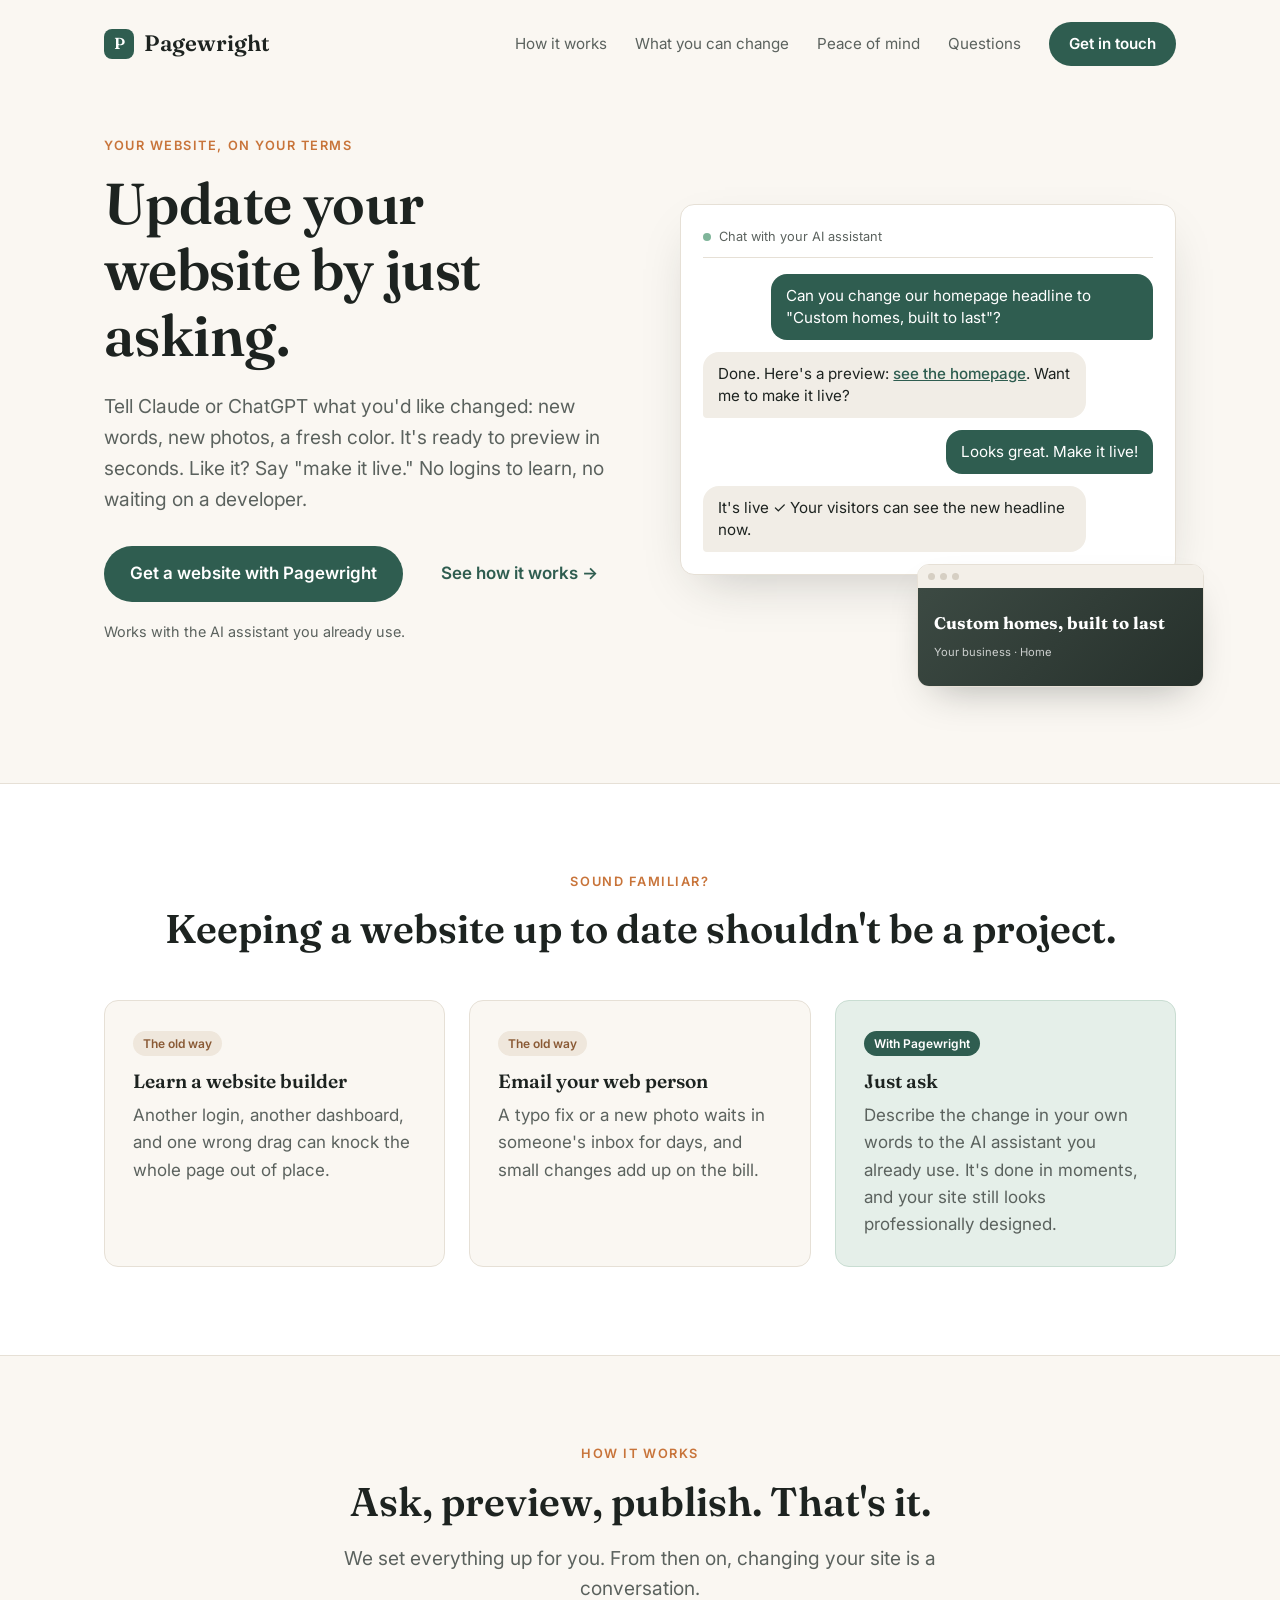
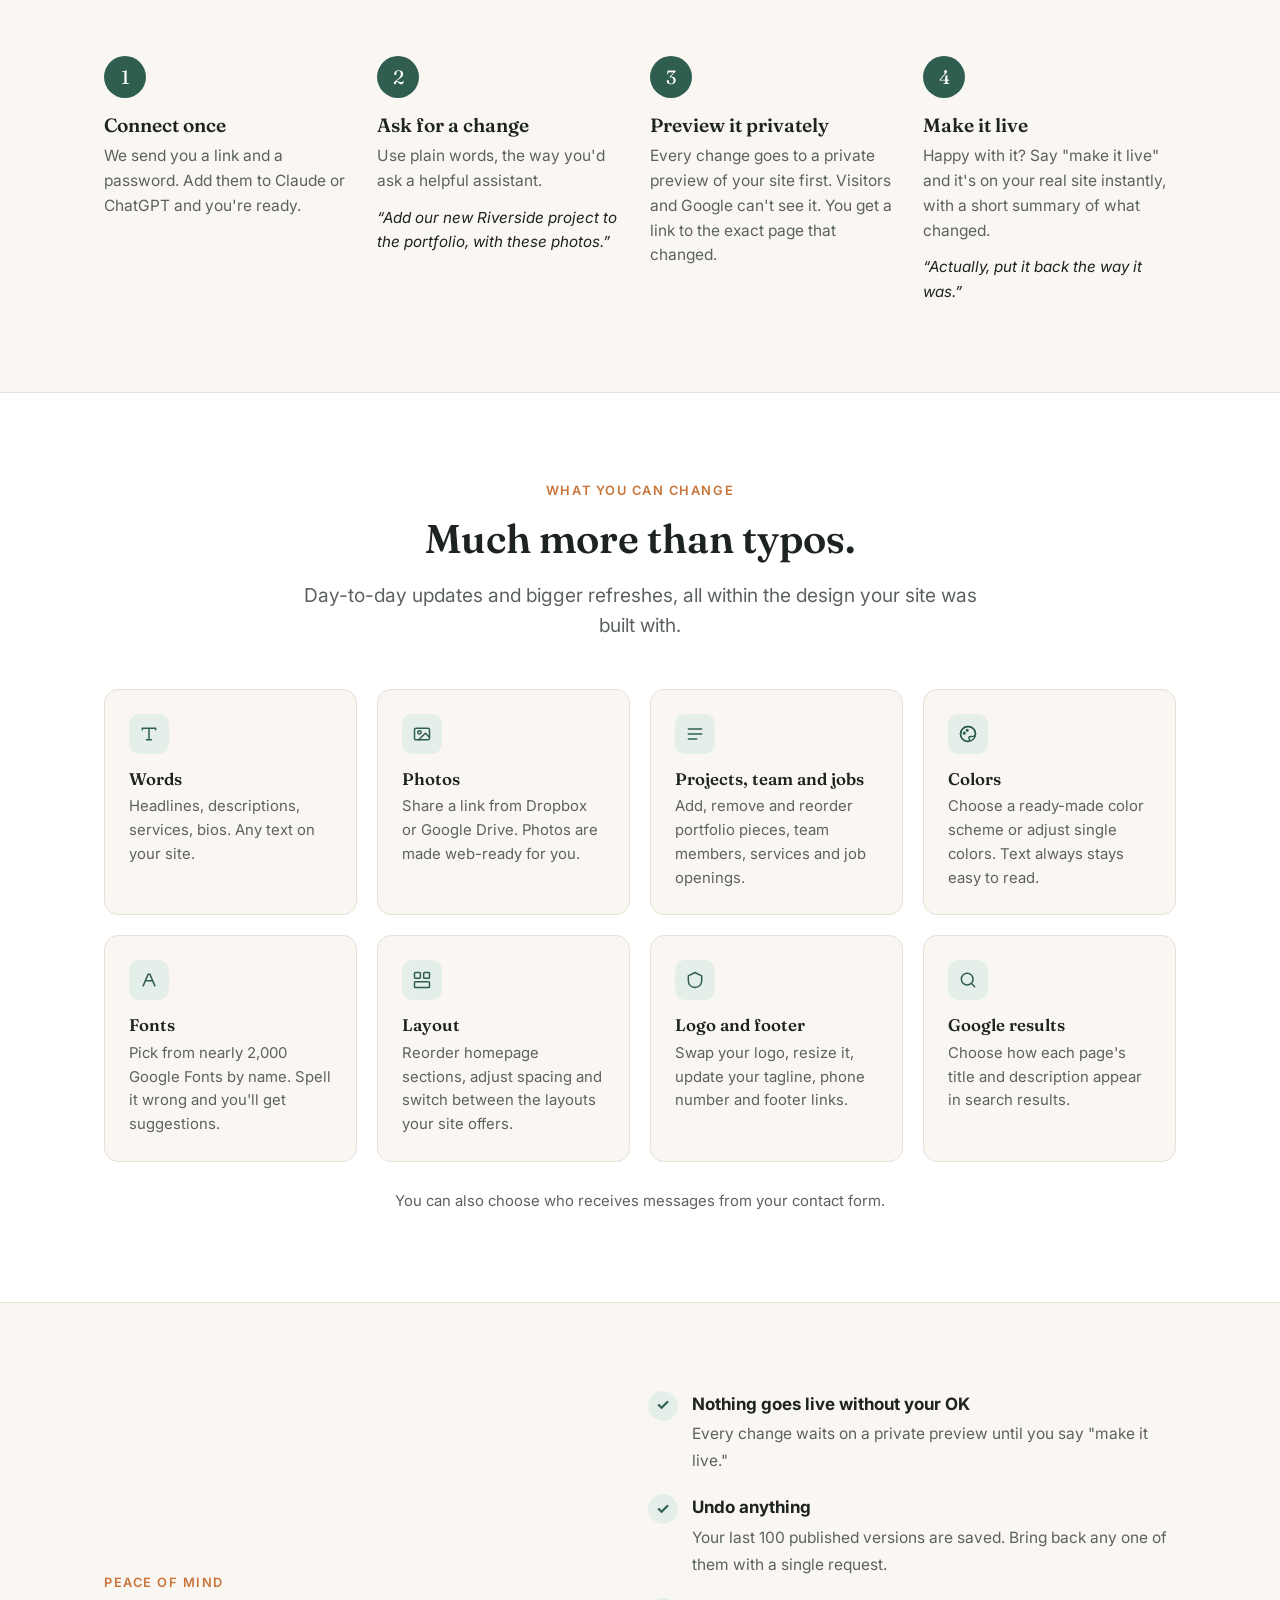
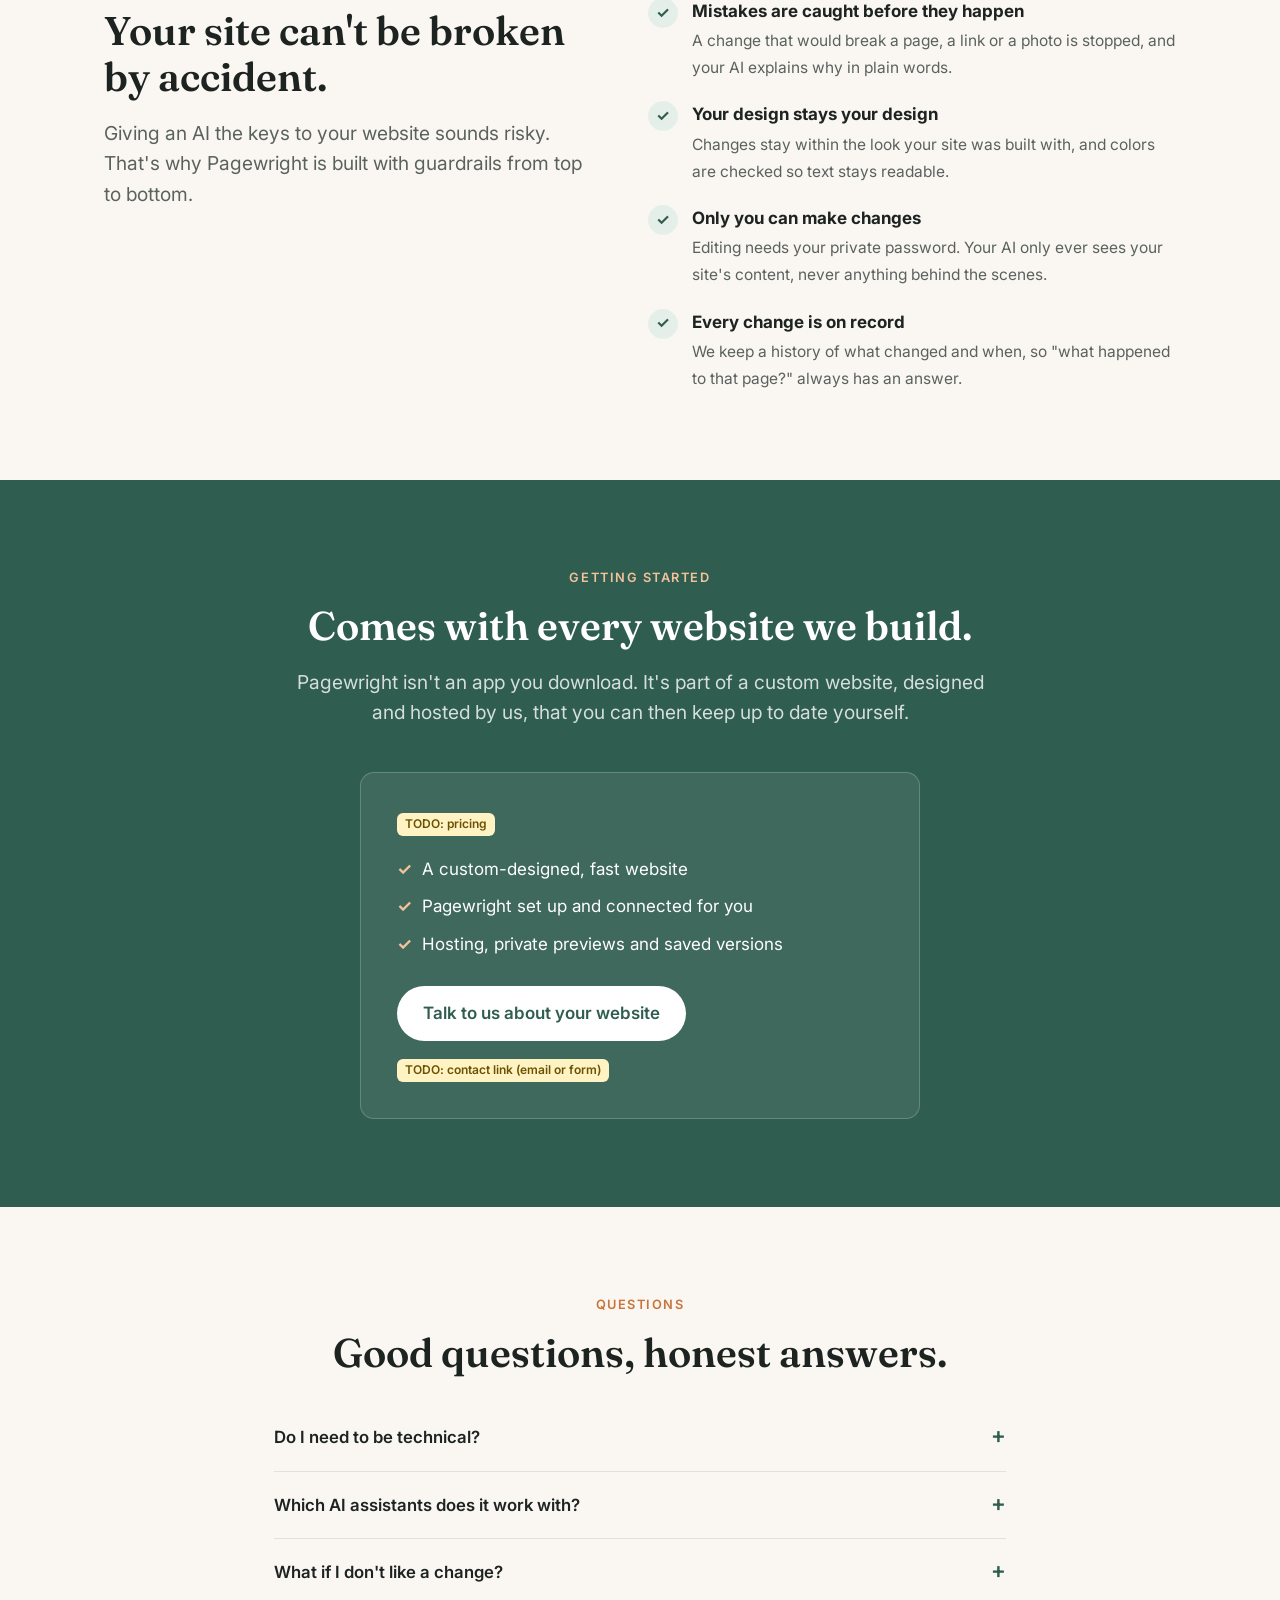
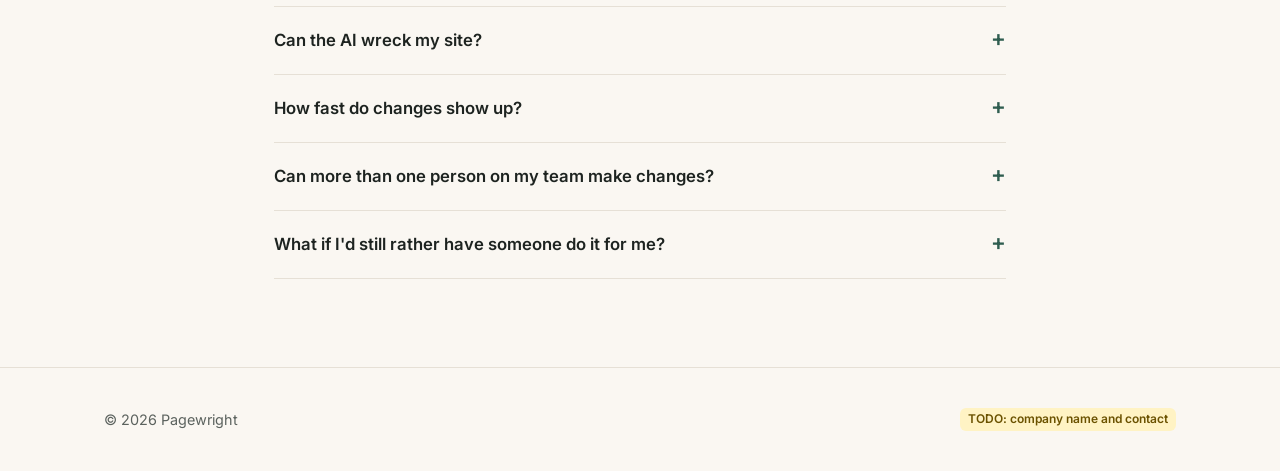
==== commit 0ab3f405: "Type or speak a request; point to Loquio for voice The FAQ and README now say owners can type or spe" ====
--- a/index.html
+++ b/index.html
@@ -133,8 +133,6 @@
   .price-box ul { list-style: none; padding: 0; margin: 20px 0 28px; display: grid; gap: 10px; }
   .price-box li::before { content: "✓"; margin-right: 10px; color: #f2c29b; font-weight: 700; }
   .price-box .btn { background: #fff; color: var(--accent); }
-  .price-figure strong { display: block; font-family: Fraunces, Georgia, serif; font-size: 2rem; font-weight: 600; line-height: 1.2; }
-  .price-figure span { display: block; margin-top: 6px; color: rgba(255,255,255,.8); }
   .todo { display: inline-block; background: #fff3c4; color: #6b5200; font: 600 0.75rem/1.4 Inter, sans-serif; padding: 3px 8px; border-radius: 6px; }
 
   /* faq */
@@ -339,17 +337,14 @@
     <h2>Comes with every website we build.</h2>
     <p class="lead">Pagewright isn't an app you download. It's part of a custom website, designed and hosted by us, that you can then keep up to date yourself.</p>
     <div class="price-box">
-      <div class="price-figure">
-        <strong>From $8,500</strong>
-        <span>to design and build your site, then about $600 a year for hosting and upkeep.</span>
-      </div>
+      <span class="todo">TODO: pricing</span>
       <ul>
         <li>A custom-designed, fast website</li>
         <li>Pagewright set up and connected for you</li>
         <li>Hosting, private previews and saved versions</li>
       </ul>
-      <a class="btn" href="mailto:support@webdevs.net?subject=Pagewright%20website%20enquiry">Talk to us about your website</a>
-      <p style="margin-top:14px">Or call <a href="tel:+17207729972">(720)&nbsp;772-9972</a>.</p>
+      <a class="btn" href="#">Talk to us about your website</a>
+      <p style="margin-top:14px"><span class="todo">TODO: contact link (email or form)</span></p>
     </div>
   </div>
 </section>
@@ -362,13 +357,12 @@
     </div>
     <details>
       <summary>Do I need to be technical?</summary>
-      <p>No. If you can type a request to Claude or ChatGPT, you can update your site. We handle all the setup, and you never see any code.</p>
+      <p>No. If you can type or speak a request to Claude or ChatGPT, you can update your site. Talking is often quicker: the Claude and ChatGPT apps take voice input, and <a href="https://webdevs.net/portfolio/loquio">Loquio</a>, our free voice dictation app (coming soon), lets you speak a request into any app. We handle all the setup, and you never see any code.</p>
     </details>
     <details>
       <summary>Which AI assistants does it work with?</summary>
-      <p>Claude and ChatGPT. You use your own account, the same one you already chat with.
-      Adding a connector is supported on the current paid plans for both; we'll confirm your
-      specific plan works during setup, before you commit to anything.</p>
+      <p>Claude and ChatGPT. You use your own account, the same one you already chat with.</p>
+      <!-- TODO: confirm which Claude and ChatGPT plans allow adding a custom connector, and say so here. -->
     </details>
     <details>
       <summary>What if I don't like a change?</summary>
@@ -395,8 +389,8 @@
 
 <footer>
   <div class="wrap">
-    <span>© 2026 Pagewright — a <a href="https://webdevs.net">WebDevs</a> product</span>
-    <span><a href="mailto:support@webdevs.net">support@webdevs.net</a> · San Pedro, CA</span>
+    <span>© 2026 Pagewright</span>
+    <span class="todo">TODO: company name and contact</span>
   </div>
 </footer>
 
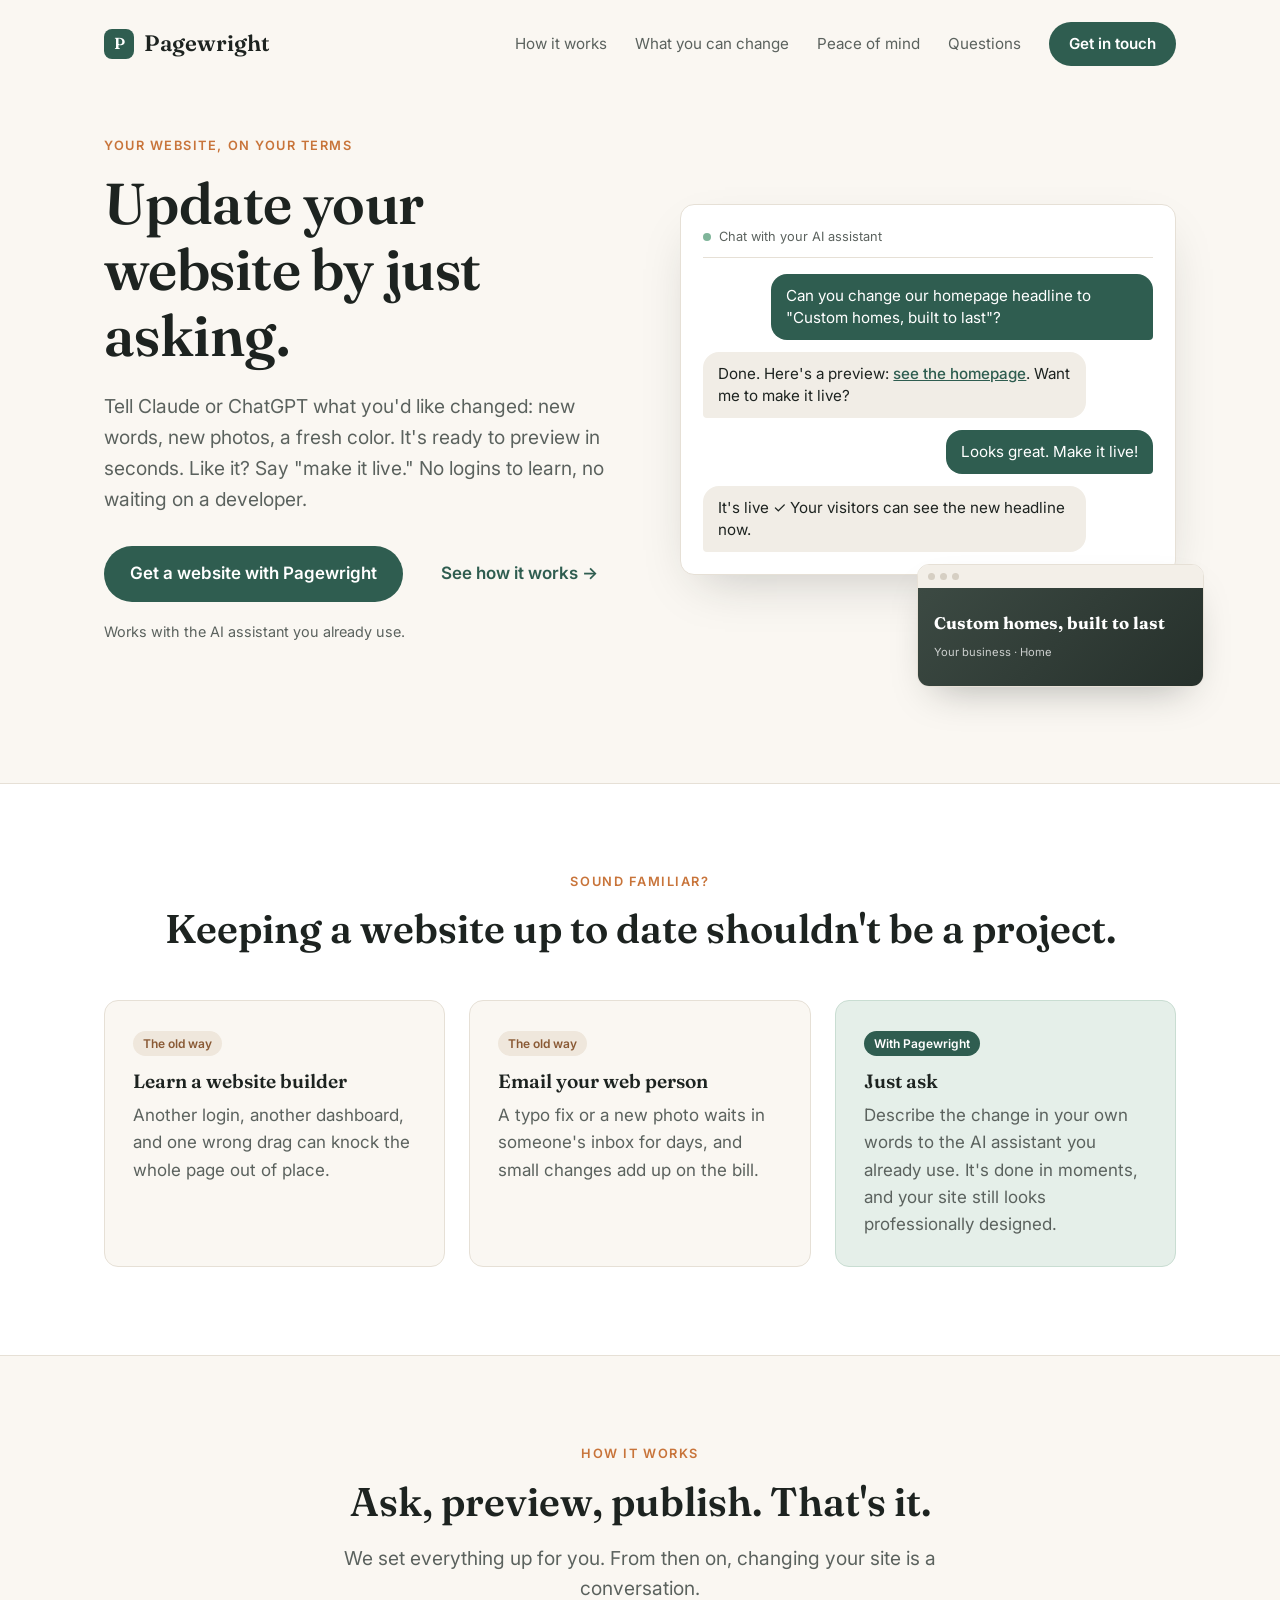
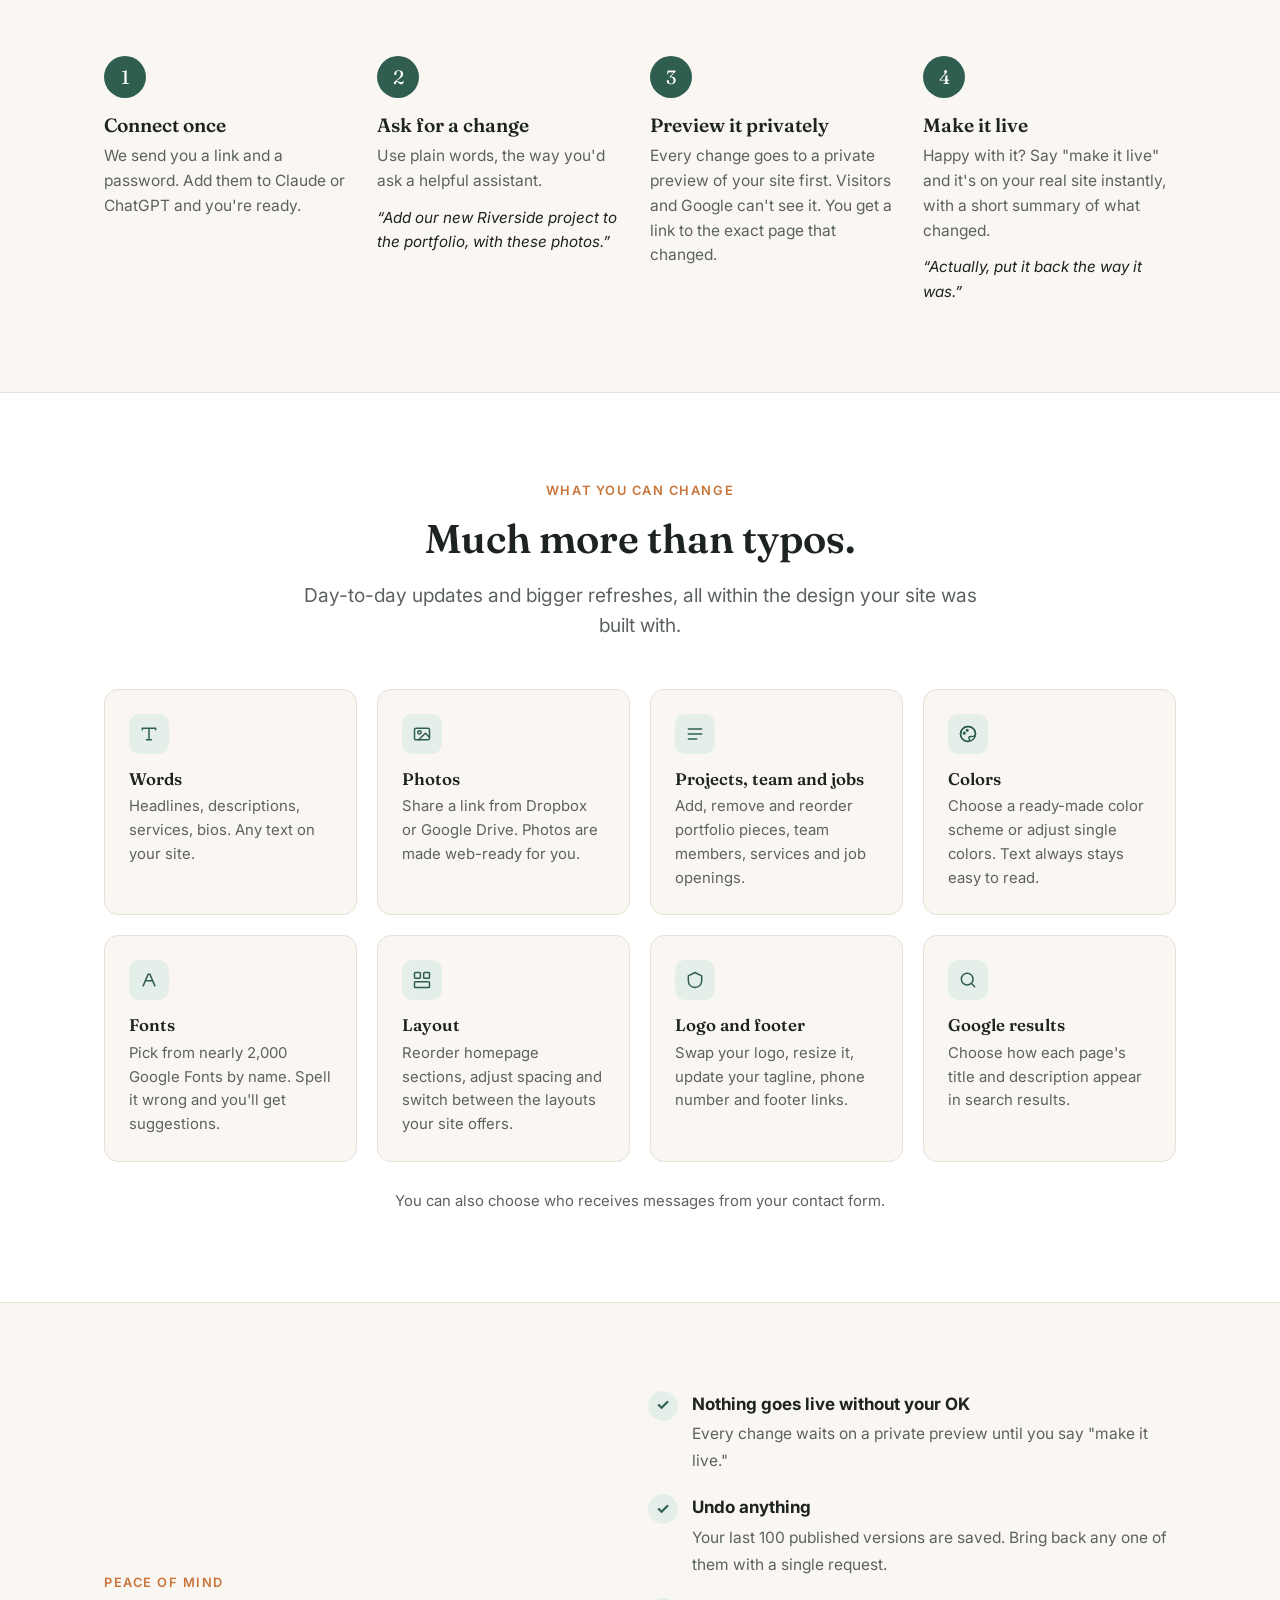
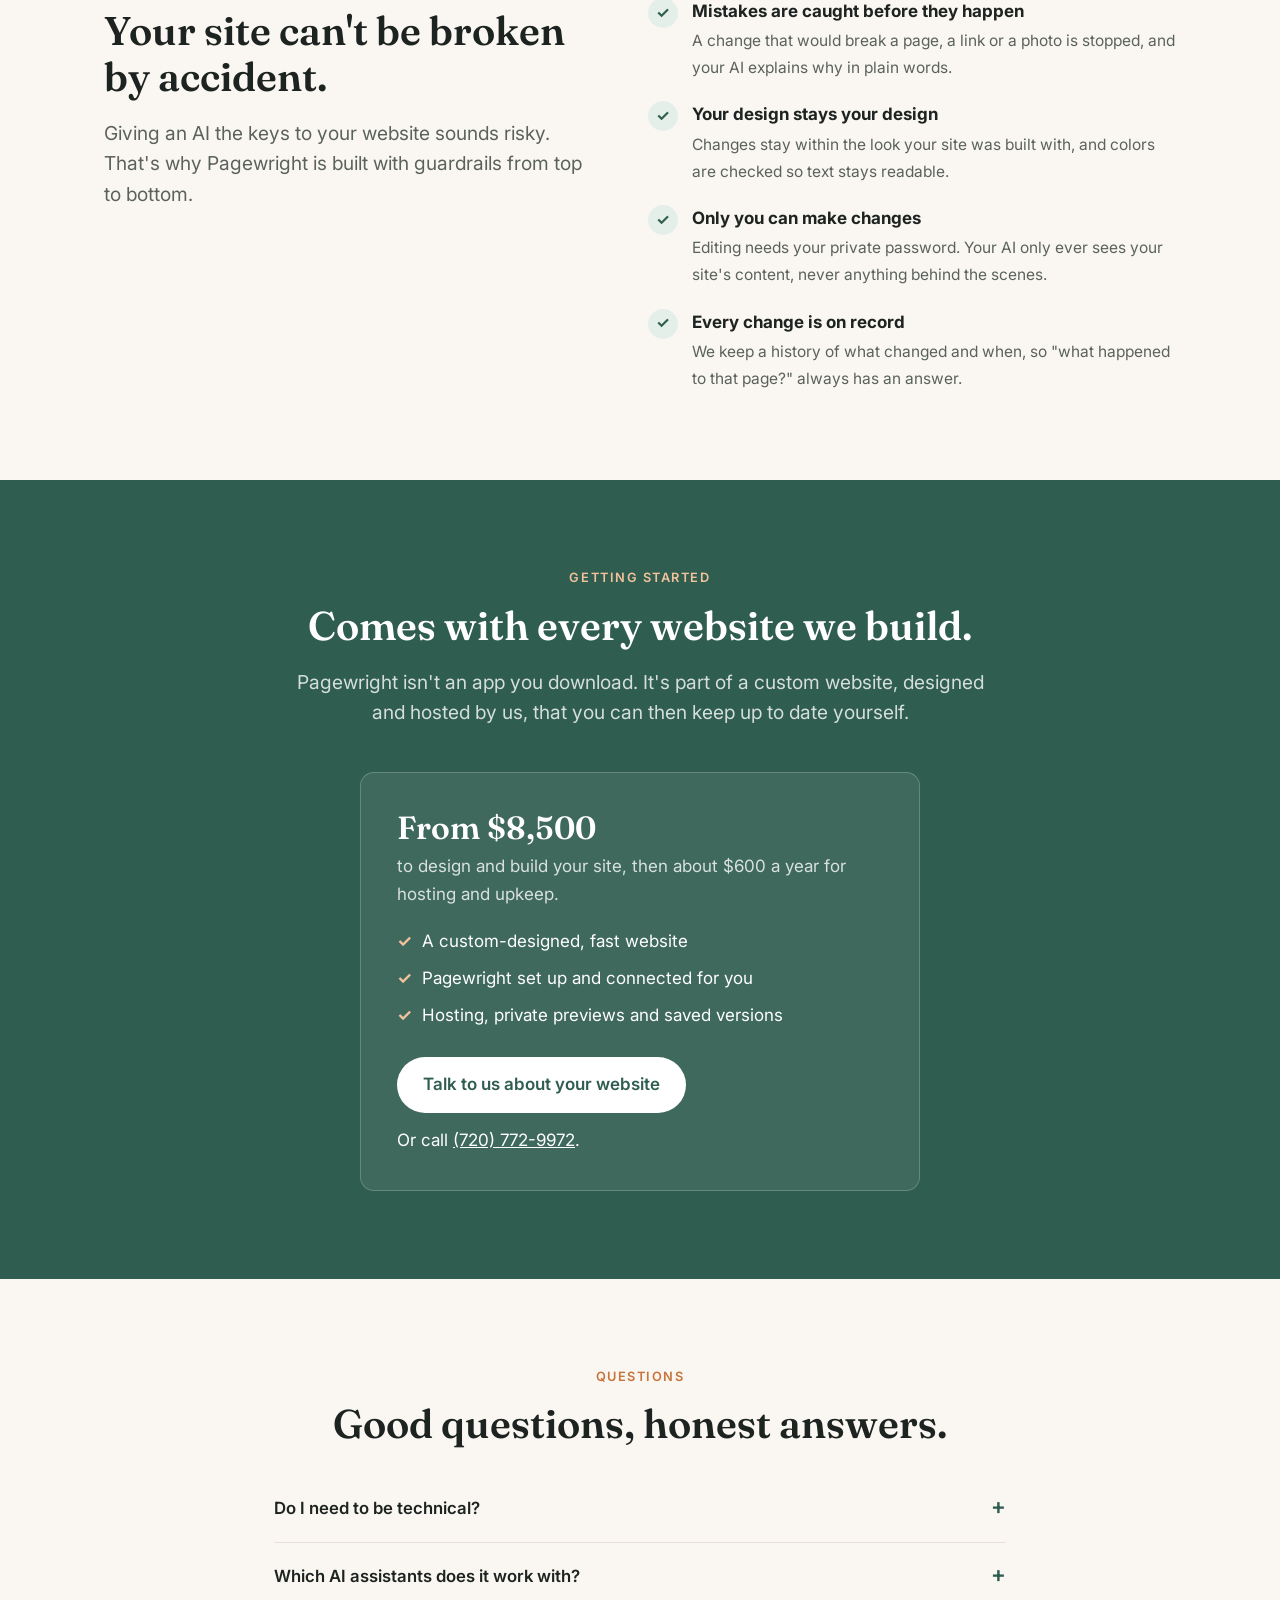
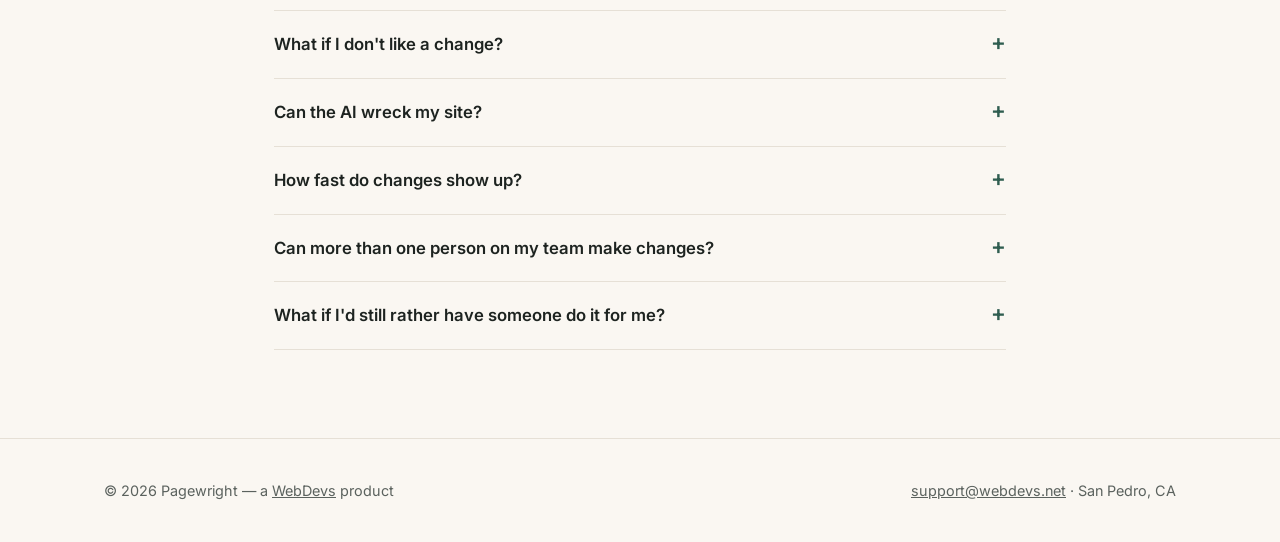
==== commit fa5e295a: "Merge 1448a12603d64747ec1bc73fea6e667f183f0eea into 2053350f2d3ecb495263026b45c75147498b2fe6" ====
--- a/index.html
+++ b/index.html
@@ -133,6 +133,8 @@
   .price-box ul { list-style: none; padding: 0; margin: 20px 0 28px; display: grid; gap: 10px; }
   .price-box li::before { content: "✓"; margin-right: 10px; color: #f2c29b; font-weight: 700; }
   .price-box .btn { background: #fff; color: var(--accent); }
+  .price-figure strong { display: block; font-family: Fraunces, Georgia, serif; font-size: 2rem; font-weight: 600; line-height: 1.2; }
+  .price-figure span { display: block; margin-top: 6px; color: rgba(255,255,255,.8); }
   .todo { display: inline-block; background: #fff3c4; color: #6b5200; font: 600 0.75rem/1.4 Inter, sans-serif; padding: 3px 8px; border-radius: 6px; }
 
   /* faq */
@@ -337,14 +339,17 @@
     <h2>Comes with every website we build.</h2>
     <p class="lead">Pagewright isn't an app you download. It's part of a custom website, designed and hosted by us, that you can then keep up to date yourself.</p>
     <div class="price-box">
-      <span class="todo">TODO: pricing</span>
+      <div class="price-figure">
+        <strong>From $8,500</strong>
+        <span>to design and build your site, then about $600 a year for hosting and upkeep.</span>
+      </div>
       <ul>
         <li>A custom-designed, fast website</li>
         <li>Pagewright set up and connected for you</li>
         <li>Hosting, private previews and saved versions</li>
       </ul>
-      <a class="btn" href="#">Talk to us about your website</a>
-      <p style="margin-top:14px"><span class="todo">TODO: contact link (email or form)</span></p>
+      <a class="btn" href="mailto:support@webdevs.net?subject=Pagewright%20website%20enquiry">Talk to us about your website</a>
+      <p style="margin-top:14px">Or call <a href="tel:+17207729972">(720)&nbsp;772-9972</a>.</p>
     </div>
   </div>
 </section>
@@ -361,8 +366,9 @@
     </details>
     <details>
       <summary>Which AI assistants does it work with?</summary>
-      <p>Claude and ChatGPT. You use your own account, the same one you already chat with.</p>
-      <!-- TODO: confirm which Claude and ChatGPT plans allow adding a custom connector, and say so here. -->
+      <p>Claude and ChatGPT. You use your own account, the same one you already chat with.
+      Adding a connector is supported on the current paid plans for both; we'll confirm your
+      specific plan works during setup, before you commit to anything.</p>
     </details>
     <details>
       <summary>What if I don't like a change?</summary>
@@ -389,8 +395,8 @@
 
 <footer>
   <div class="wrap">
-    <span>© 2026 Pagewright</span>
-    <span class="todo">TODO: company name and contact</span>
+    <span>© 2026 Pagewright — a <a href="https://webdevs.net">WebDevs</a> product</span>
+    <span><a href="mailto:support@webdevs.net">support@webdevs.net</a> · San Pedro, CA</span>
   </div>
 </footer>
 
